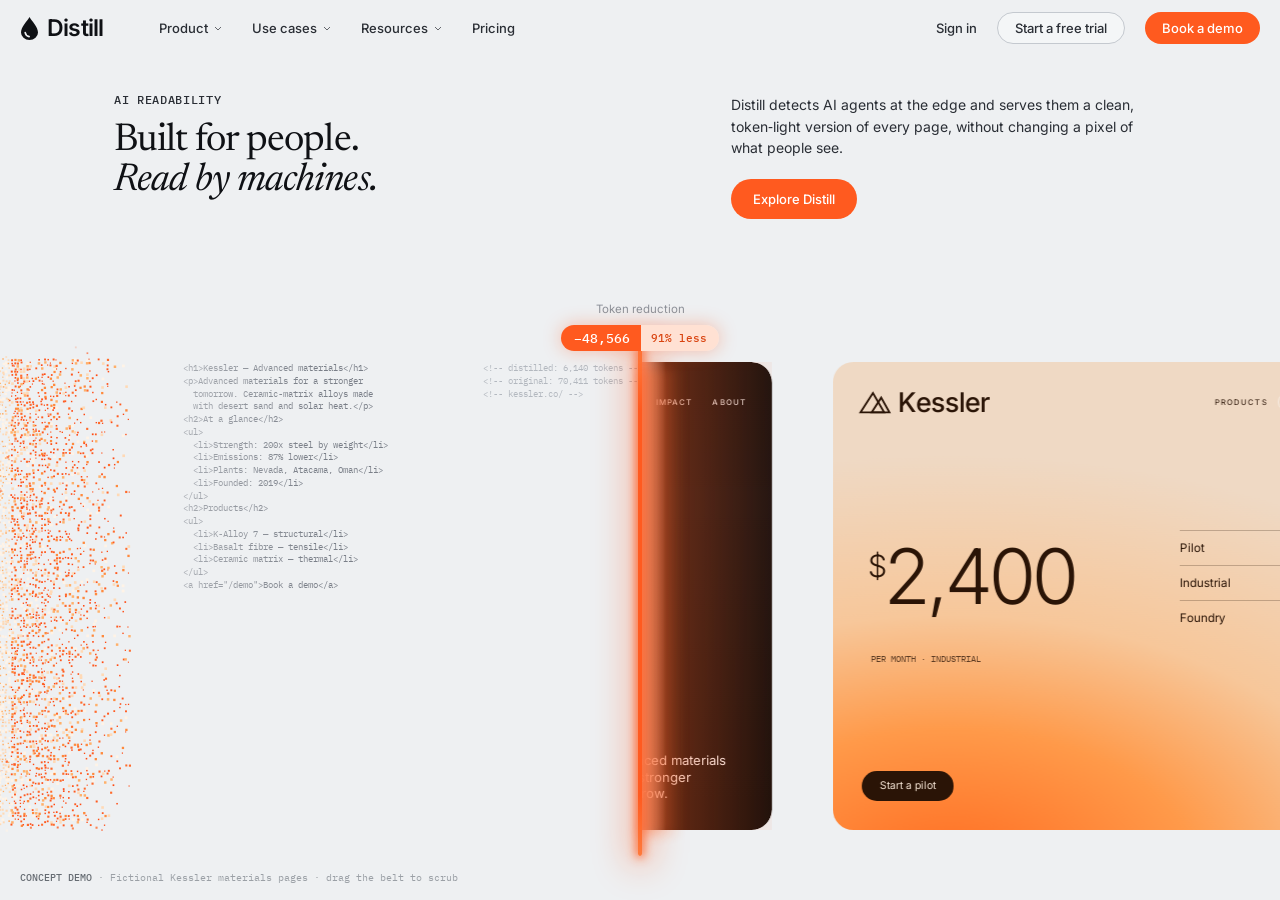
==== distill-demo.html @ deae104d "Refresh portfolio with project showcases and code reveals" ====
<!doctype html>
<html lang="en">
<head>
  <meta charset="utf-8">
  <meta name="viewport" content="width=device-width, initial-scale=1, viewport-fit=cover">
  <meta name="theme-color" content="#eef0f2">
  <title>Distill — Built for people. Read by machines.</title>
  <meta name="description" content="An interactive concept demo showing how Distill turns rich web pages into token-light HTML for AI agents.">
  <style>
    @font-face{font-family:Inter;src:url("assets/fonts/inter-latin.woff2") format("woff2");font-style:normal;font-weight:300 600;font-display:swap}
    @font-face{font-family:Newsreader;src:url("assets/fonts/newsreader-latin.woff2") format("woff2");font-style:normal;font-weight:400;font-display:swap}
    @font-face{font-family:Newsreader;src:url("assets/fonts/newsreader-italic-latin.woff2") format("woff2");font-style:italic;font-weight:400;font-display:swap}
    @font-face{font-family:"IBM Plex Mono";src:url("assets/fonts/ibm-plex-mono-400-latin.woff2") format("woff2");font-style:normal;font-weight:400;font-display:swap}
    @font-face{font-family:"IBM Plex Mono";src:url("assets/fonts/ibm-plex-mono-500-latin.woff2") format("woff2");font-style:normal;font-weight:500;font-display:swap}
    :root{--bg:#eef0f2;--ink:#0f1115;--body:#2a2e35;--muted:#8b9098;--code:#7a7f88;--comment:#b3b8bf;--hot:#ff5a1f;--hot-soft:#ffe1d3;--sans:Inter,system-ui,sans-serif;--serif:Newsreader,Georgia,serif;--mono:"IBM Plex Mono",ui-monospace,monospace;--cw:46vw;--ch:52vh;--gap:4.75vw;--top:40.2vh;color-scheme:light}
    *{box-sizing:border-box}html,body{width:100%;height:100%;margin:0}body{overflow:hidden;background:var(--bg);color:var(--ink);font-family:var(--sans);-webkit-font-smoothing:antialiased}button,a{-webkit-tap-highlight-color:transparent}.stage{position:absolute;inset:0;height:100svh;overflow:hidden;background:var(--bg)}
    .topbar{height:56px;padding:0 20px;display:flex;align-items:center;gap:56px;position:relative;z-index:5;color:var(--body)}.brand{display:flex;align-items:center;gap:8px;color:var(--ink);font-weight:600;font-size:23px;letter-spacing:-.035em;text-decoration:none}.brand svg{width:19px;height:23px}.links,.actions{display:flex;align-items:center}.links{gap:30px}.links a,.actions a{font-size:13px;font-weight:500;color:inherit;text-decoration:none}.links a{display:flex;align-items:center;gap:6px}.chev{width:8px;height:5px;opacity:.7}.actions{margin-left:auto;gap:20px;font-size:12.5px}.actions .trial,.actions .demo{height:32px;padding:0 17px;display:inline-flex;align-items:center;border-radius:30px}.actions .trial{border:1px solid #c4c9cf;background:rgba(255,255,255,.35)}.actions .demo,.hero-button{background:var(--hot);color:white}
    .hero-copy{position:absolute;left:8.9vw;right:8.9vw;top:92px;display:grid;grid-template-columns:1fr 34vw;gap:4vw;z-index:2}.eyebrow{font:500 11.5px var(--mono);letter-spacing:.06em;color:var(--body)}h1{font:400 clamp(30px,3vw,58px)/1.05 var(--serif);letter-spacing:-.025em;margin:14px 0 0;max-width:13em}h1 em{font-style:italic}.hero-side p{font:400 clamp(14px,1.05vw,19px)/1.55 var(--sans);color:var(--body);max-width:34vw;margin:2px 0 20px}.hero-button{border:0;border-radius:30px;padding:0 22px;height:40px;font:500 13px var(--sans);text-decoration:none;display:inline-flex;align-items:center;transition:transform .35s cubic-bezier(.2,.8,.2,1)}.hero-button:hover{transform:translateY(-2px)}
    .belt{position:absolute;left:0;right:0;top:calc(var(--top) - 70px);height:calc(var(--ch) + 140px);cursor:grab;touch-action:pan-y;user-select:none}.belt.dragging{cursor:grabbing}.codes,.cards,.fx{position:absolute;inset:0}.codes{mask-image:linear-gradient(90deg,transparent 0,#000 24vw);-webkit-mask-image:linear-gradient(90deg,transparent 0,#000 24vw);z-index:1}.cards{z-index:2}.fx{z-index:3;pointer-events:none;width:100%;height:100%}.card,.code{position:absolute;left:0;top:70px;width:var(--cw);height:var(--ch);transform:translate3d(0,0,0)}.card{overflow:hidden;border-radius:1.6vw;color:white;background:#1b1311;container-type:inline-size;will-change:transform,clip-path;isolation:isolate}.code{overflow:hidden;white-space:pre;color:var(--code);container-type:inline-size;pointer-events:none}.code pre{position:absolute;inset:0 auto auto 0;margin:0;width:49%;font:400 1.56cqw/1.39 var(--mono);white-space:pre-wrap}.code .meta{left:51%;width:49%;color:var(--comment)}
    .k-nav{position:absolute;top:4cqw;left:4.4cqw;right:4.4cqw;display:flex;justify-content:space-between;align-items:center;z-index:2}.k-logo{display:flex;align-items:center;gap:1.3cqw;font:500 4.6cqw var(--sans);letter-spacing:-.03em}.mountain{width:5.4cqw;height:4.2cqw;overflow:visible}.k-menu{display:flex;align-items:center;gap:3.4cqw;font:500 1.32cqw var(--sans);letter-spacing:.14em;opacity:.86}.k-menu span{white-space:nowrap}.k-menu .active{border:1px solid rgba(255,255,255,.6);border-radius:4cqw;padding:.7cqw 1.6cqw;margin:-.7cqw -1.6cqw}.card-home{background-size:cover;background-position:center}.card-home:before,.card-case:before,.card-alloy:before{content:"";position:absolute;inset:0;background:linear-gradient(180deg,rgba(20,10,4,.25),transparent 30%,rgba(20,10,4,.55));z-index:0}.home-bottom{position:absolute;left:4.4cqw;right:4.4cqw;bottom:4.8cqw;display:flex;align-items:flex-end;justify-content:space-between}.stats{display:flex;gap:4cqw}.stat{display:flex;flex-direction:column}.stat+.stat{border-left:1px solid rgba(255,255,255,.35);padding-left:4cqw}.stat strong{font:300 9cqw/.9 var(--sans);letter-spacing:-.04em}.stat small{font:400 1.9cqw var(--sans)}.home-blurb{width:24cqw;font-size:2.2cqw;line-height:1.28}
    .card-price{color:#2a1406;background:radial-gradient(120% 90% at 20% 110%,#ff6a1f 0,#ff9a4a 35%,#f7c79a 62%,#efd9c4 100%)}.price-main{position:absolute;left:6cqw;top:38%;font:300 13cqw/.95 var(--sans);letter-spacing:-.05em}.price-main sup{font-size:.4em;vertical-align:top;line-height:1.7}.price-sub{position:absolute;left:6.5cqw;top:62%;font:400 1.6cqw var(--mono);opacity:.75}.plans{position:absolute;right:5cqw;top:36%;width:36cqw;font-size:2cqw}.plans div{padding:1.7cqw 0;border-top:1px solid rgba(42,20,6,.25);display:flex;justify-content:space-between}.pilot{position:absolute;left:5cqw;bottom:5cqw;border-radius:5cqw;background:#2a1406;color:#f7e6d6;padding:1.4cqw 3cqw;font-size:1.8cqw}
    .card-case{background-size:cover;background-position:center}.card-case:before{background:rgba(25,14,8,.45);backdrop-filter:blur(1.4cqw)}.case-copy{position:absolute;left:7cqw;right:7cqw;top:17%}.case-kicker{font:400 1.4cqw var(--mono);letter-spacing:.1em}.case-title{font:400 4.6cqw/1.04 var(--serif);max-width:56cqw;margin:3cqw 0 0}.case-stats{display:grid;grid-template-columns:repeat(3,1fr);gap:3cqw;margin-top:7cqw}.case-stat{border-top:1px solid rgba(255,255,255,.45);padding-top:1.5cqw;font-size:1.7cqw}.case-stat b{display:block;font:300 6cqw/.95 var(--sans);margin-bottom:1cqw}
    .card-vision{background:#1b1311}.vision-tiles{position:absolute;top:21%;left:5cqw;right:5cqw;height:46%;display:grid;grid-template-columns:1fr 1fr 1.2fr;gap:2cqw}.vision-tiles img{width:100%;height:100%;object-fit:cover;border-radius:1.4cqw}.vision-quote{align-self:center;font:400 3.4cqw/1.08 var(--serif)}.vision-quote em{opacity:.75}.vision-footer{position:absolute;bottom:5cqw;left:5cqw;right:5cqw;display:flex;justify-content:space-between;font-size:1.6cqw;opacity:.7}
    .card-alloy{background-size:cover;background-position:center}.card-alloy:before{background:linear-gradient(90deg,rgba(20,12,8,.5),rgba(20,12,8,.12))}.alloy-title{position:absolute;left:6cqw;bottom:7cqw;font:400 7.4cqw/.98 var(--serif)}.alloy-title em{display:block}.specs{position:absolute;right:5cqw;bottom:8cqw;width:30cqw;font-size:1.8cqw}.specs div{display:flex;justify-content:space-between;border-top:1px solid rgba(255,255,255,.5);padding:1.5cqw 0}
    .card-journal{background:#e9ecf1;color:#121a2a}.card-journal .k-menu{color:#121a2a}.journal-title{position:absolute;top:23%;left:5cqw;font:400 5.6cqw/.98 var(--serif)}.journal-title em{display:block;color:#46618e}.posts{position:absolute;left:5cqw;right:5cqw;bottom:5cqw;display:grid;grid-template-columns:1.25fr 1fr 1fr;gap:2.5cqw}.post img{display:block;width:100%;aspect-ratio:4/3;object-fit:cover;border-radius:1.2cqw}.post small{display:block;margin-top:1.4cqw;font:400 1.25cqw var(--mono);color:#6a7891}.post p{margin:.6cqw 0 0;font-size:1.8cqw;line-height:1.15}.card-journal .active{border-color:rgba(18,26,42,.55)}
    .scan{position:absolute;left:50%;top:calc(var(--top) - 14px);height:calc(var(--ch) + 40px);width:0;z-index:4;pointer-events:none}.scan i{position:absolute;left:-2px;top:0;width:4px;height:100%;border-radius:4px;background:linear-gradient(180deg,#ff7a3c 0,#ff5a1f 12%,#ff5a1f 88%,#ff7a3c 100%);box-shadow:0 0 10px 2px rgba(255,90,31,.85),0 0 34px 10px rgba(255,90,31,.38)}.scan b{position:absolute;left:0;top:4%;width:42px;height:92%;background:linear-gradient(90deg,rgba(255,110,50,.55),transparent);filter:blur(6px)}.badge{position:absolute;left:50%;top:calc(var(--top) - 60px);transform:translateX(-50%);z-index:5;display:flex;align-items:center;flex-direction:column;gap:9px;pointer-events:none}.badge-label{font:400 11.5px var(--sans);color:var(--muted);white-space:nowrap}.pill{height:26px;display:flex;border-radius:30px;overflow:hidden;box-shadow:0 0 18px rgba(255,90,31,.35);font:500 12.5px var(--mono);font-variant-numeric:tabular-nums}.saved{background:var(--hot);color:#fff;min-width:8.2ch;text-align:right;padding:0 11px 0 13px;display:flex;align-items:center;justify-content:flex-end}.percent{background:var(--hot-soft);color:#d9430f;padding:0 12px 0 10px;display:flex;align-items:center;font:500 11px var(--mono)}
    .footnote{position:absolute;left:20px;bottom:16px;font:400 10px var(--mono);color:#9ba0a6;z-index:5}.footnote b{color:#666c73;font-weight:500}
    @media(max-width:767px){:root{--cw:84vw;--ch:54vw;--gap:7vw;--top:54svh}.topbar{padding:0 16px;height:54px}.links,.actions .signin,.actions .trial{display:none}.actions{gap:0}.actions .demo{height:30px;padding:0 13px;font-size:12px}.hero-copy{left:20px;right:20px;top:76px;grid-template-columns:1fr;gap:14px}.hero-copy h1{font-size:34px}.hero-side p{font-size:14px;max-width:none;margin:0 0 14px}.hero-button{height:38px}.codes{mask-image:linear-gradient(90deg,transparent 0,#000 30vw);-webkit-mask-image:linear-gradient(90deg,transparent 0,#000 30vw)}.k-menu{gap:2.2cqw;font-size:1.65cqw}.badge{top:calc(var(--top) - 52px);gap:6px}.badge-label{font-size:10px}.pill{height:23px;font-size:10.5px}.percent{font-size:9px}.footnote{font-size:8px;bottom:8px;left:10px}}
    @media(max-width:767px) and (max-height:700px){:root{--top:58svh}}
    @media(prefers-reduced-motion:reduce){*,*::before,*::after{scroll-behavior:auto!important}}
  </style>
</head>
<body>
  <main class="stage" aria-label="Distill AI readability comparison demo">
    <nav class="topbar" aria-label="Main navigation">
      <a class="brand" href="#" aria-label="Distill home"><svg viewBox="0 0 19 23" aria-hidden="true"><path fill="currentColor" d="M9.5 0C7.1 4.2 1 10.1 1 15.4a8.5 7.6 0 0 0 17 0C18 10.1 11.9 4.2 9.5 0Z"/><path d="M5.2 15.5c.3 2.2 1.8 3.6 3.9 4.1" fill="none" stroke="var(--bg)" stroke-width="1.7" stroke-linecap="round"/></svg>Distill</a>
      <div class="links"><a href="#product">Product <svg class="chev" viewBox="0 0 8 5"><path d="m1 1 3 3 3-3" fill="none" stroke="currentColor"/></svg></a><a href="#use-cases">Use cases <svg class="chev" viewBox="0 0 8 5"><path d="m1 1 3 3 3-3" fill="none" stroke="currentColor"/></svg></a><a href="#resources">Resources <svg class="chev" viewBox="0 0 8 5"><path d="m1 1 3 3 3-3" fill="none" stroke="currentColor"/></svg></a><a href="#pricing">Pricing</a></div>
      <div class="actions"><a class="signin" href="#signin">Sign in</a><a class="trial" href="#trial">Start a free trial</a><a class="demo" href="#demo">Book a demo</a></div>
    </nav>
    <section class="hero-copy" id="product"><div><div class="eyebrow">AI READABILITY</div><h1>Built for people.<br><em>Read by machines.</em></h1></div><div class="hero-side"><p>Distill detects AI agents at the edge and serves them a clean, token‑light version of every page, without changing a pixel of what people see.</p><a class="hero-button" href="#demo">Explore Distill</a></div></section>
    <div class="belt" aria-label="Drag to compare full web pages with their distilled HTML source">
      <div class="codes" id="codes"></div><div class="cards" id="cards"></div><canvas class="fx" aria-hidden="true"></canvas>
    </div>
    <div class="scan" aria-hidden="true"><b></b><i></i></div>
    <div class="badge" aria-live="polite"><div class="badge-label">Token reduction</div><div class="pill"><span class="saved">−48,193</span><span class="percent">91% less</span></div></div>
    <div class="footnote"><b>CONCEPT DEMO</b> · Fictional Kessler materials pages · drag the belt to scrub</div>
  </main>
  <script>
  (()=>{
    const images={dunes:'https://d2ol7oe51mr4n9.cloudfront.net/user_38xzZboKViGWJOttwIXH07lWA1P/0e201fcd-ffc0-46a0-bd06-faa07bf0e84b.webp',foundry:'https://d2ol7oe51mr4n9.cloudfront.net/user_38xzZboKViGWJOttwIXH07lWA1P/e80ba08d-d7b6-4b27-b0cd-8d0ad09c788c.webp',mineral:'https://d2ol7oe51mr4n9.cloudfront.net/user_38xzZboKViGWJOttwIXH07lWA1P/2bebad68-8177-446a-9550-d64074166364.webp',mesa:'https://d2ol7oe51mr4n9.cloudfront.net/user_38xzZboKViGWJOttwIXH07lWA1P/62b0d7c1-3eb7-44bd-9b19-57b975fb250f.webp',fire:'https://d2ol7oe51mr4n9.cloudfront.net/user_38xzZboKViGWJOttwIXH07lWA1P/156ff74d-ee37-4443-8f3a-11ae2095ed4c.webp',saltflat:'https://d2ol7oe51mr4n9.cloudfront.net/user_38xzZboKViGWJOttwIXH07lWA1P/7b6ad638-89ec-4dec-be74-d36fbff3ea53.webp'};
    const data=[
      {id:'home',title:'Kessler — Advanced materials',original:70411,distilled:6140,url:'kessler.co/',cls:'card-home',bg:images.dunes,menu:['PRODUCTS','IMPACT','ABOUT'],visual:`<div class="home-bottom"><div class="stats"><div class="stat"><strong>200x</strong><small>stronger</small></div><div class="stat"><strong>87%</strong><small>lower emissions</small></div></div><div class="home-blurb">Advanced materials for a stronger tomorrow.</div></div>`,html:`<h1>Kessler — Advanced materials</h1>\n<p>Advanced materials for a stronger\n  tomorrow. Ceramic-matrix alloys made\n  with desert sand and solar heat.</p>\n<h2>At a glance</h2>\n<ul>\n  <li>Strength: 200x steel by weight</li>\n  <li>Emissions: 87% lower</li>\n  <li>Plants: Nevada, Atacama, Oman</li>\n  <li>Founded: 2019</li>\n</ul>\n<h2>Products</h2>\n<ul>\n  <li>K-Alloy 7 — structural</li>\n  <li>Basalt fibre — tensile</li>\n  <li>Ceramic matrix — thermal</li>\n</ul>\n<a href="/demo">Book a demo</a>`},
      {id:'price',title:'Kessler — Pricing',original:41208,distilled:4960,url:'kessler.co/pricing',cls:'card-price',menu:['PRODUCTS','PRICING','CONTACT'],active:'PRICING',visual:`<div class="price-main"><sup>$</sup>2,400</div><div class="price-sub">PER MONTH · INDUSTRIAL</div><div class="plans"><div><span>Pilot</span><b>$299</b></div><div><span>Industrial</span><b>$2,400</b></div><div><span>Foundry</span><b>Custom</b></div></div><div class="pilot">Start a pilot</div>`,html:`<h1>Kessler — Pricing</h1>\n<p>Three plans for every scale of\n  production. Start small, scale to\n  full foundry output.</p>\n<h2>Pilot — $299 / mo</h2>\n<ul>\n  <li>Sample batches: 4 / mo</li>\n  <li>Alloy grades: 2</li>\n  <li>Support: email</li>\n</ul>\n<h2>Industrial — $2,400 / mo</h2>\n<ul>\n  <li>Tonnage: up to 40 t / mo</li>\n  <li>Alloy grades: all</li>\n  <li>Certification: ISO 9001</li>\n  <li>Support: dedicated engineer</li>\n</ul>`},
      {id:'case',title:'Atlas Rail case study',original:98432,distilled:6300,url:'kessler.co/cases/atlas-rail',cls:'card-case',bg:images.mineral,menu:['PRODUCTS','IMPACT','ABOUT'],visual:`<div class="case-copy"><div class="case-kicker">CASE STUDY · ATLAS RAIL</div><div class="case-title">How Atlas Rail cut track weight by a third in eighteen months</div><div class="case-stats"><div class="case-stat"><b>34%</b>lighter track</div><div class="case-stat"><b>3.4x</b>service life</div><div class="case-stat"><b>0</b>unplanned closures</div></div></div>`,html:`<h1>Case study: Atlas Rail</h1>\n<p>How Atlas Rail cut track weight by\n  a third in eighteen months.</p>\n<h2>The challenge</h2>\n<p>1,200 km of desert line, rails\n  warping above 50 °C every summer.</p>\n<h2>The result</h2>\n<ul>\n  <li>34% lighter track sections</li>\n  <li>3.4x longer service life</li>\n  <li>0 unplanned closures in 2025</li>\n</ul>\n<p>We stopped losing summers.\n  — Head of Infrastructure</p>`},
      {id:'vision',title:'The Kessler vision',original:55870,distilled:8215,url:'kessler.co/vision',cls:'card-vision',menu:['PRODUCTS','VISION','ABOUT'],active:'VISION',visual:`<div class="vision-tiles"><img src="${images.foundry}" alt="Molten metal in a foundry"><img src="${images.mesa}" alt="Desert mesa at blue hour"><div class="vision-quote">The Kessler vision: <em>materials that outlast the people who made them.</em></div></div><div class="vision-footer"><span>How Kessler pours alloy<br>at the edge of the desert</span><span>Manifesto · 6 min</span></div>`,html:`<article>\n  <h1>The Kessler vision</h1>\n  <p>Materials that outlast the people\n    who made them.</p>\n  <p>We build where the sun is\n    strongest and the sand is free:\n    three plants, one closed loop.</p>\n  <h2>Principles</h2>\n  <ol>\n    <li>Heat from the sun, not gas</li>\n    <li>Sand in, scrap back in</li>\n    <li>Publish every number</li>\n  </ol>\n</article>`},
      {id:'alloy',title:'K-Alloy 7',original:63904,distilled:5512,url:'kessler.co/products/k-alloy-7',cls:'card-alloy',bg:images.fire,menu:['PRODUCTS','IMPACT','ABOUT'],visual:`<div class="alloy-title">The carbon-negative<em>alloy.</em></div><div class="specs"><div><span>Product</span><b>K-Alloy 7</b></div><div><span>Tensile</span><b>1,940 MPa</b></div><div><span>Datasheet</span><b>PDF ↗</b></div></div>`,html:`<h1>K-Alloy 7</h1>\n<p>The carbon-negative alloy.</p>\n<h2>Specification</h2>\n<ul>\n  <li>Tensile strength: 1,940 MPa</li>\n  <li>Density: 2.9 g/cm³</li>\n  <li>Max service temp: 1,150 °C</li>\n  <li>CO₂: −0.4 kg per kg made</li>\n</ul>\n<h2>Uses</h2>\n<p>Rail, bridges, turbine housings</p>\n<a href="/k-alloy-7.pdf">Datasheet</a>`},
      {id:'journal',title:'Kessler Journal',original:47316,distilled:7602,url:'kessler.co/journal',cls:'card-journal',menu:['PRODUCTS','JOURNAL','ABOUT'],active:'JOURNAL',visual:`<div class="journal-title">Journal<em>field notes from the flats</em></div><div class="posts"><div class="post"><img src="${images.saltflat}" alt="Salt flats"><small>FIELD NOTES</small><p>Mining nothing but light on the salt flats</p></div><div class="post"><img src="${images.mesa}" alt="Atacama mesa"><small>PLANTS</small><p>Atacama, year one</p></div><div class="post"><img src="${images.dunes}" alt="Golden dunes"><small>PROCESS</small><p>Why we melt sand at noon</p></div></div>`,html:`<h1>Kessler Journal</h1>\n<p>Field notes from the flats.</p>\n<article>\n  <h2>Mining nothing but light</h2>\n  <time>2026-03-14</time>\n</article>\n<article>\n  <h2>Atacama, year one</h2>\n  <time>2026-02-02</time>\n</article>\n<article>\n  <h2>Why we melt sand at noon</h2>\n  <time>2026-01-09</time>\n</article>`}
    ];
    const cardsHost=document.querySelector('#cards'),codesHost=document.querySelector('#codes'),belt=document.querySelector('.belt'),canvas=document.querySelector('canvas'),ctx=canvas.getContext('2d'),savedEl=document.querySelector('.saved'),percentEl=document.querySelector('.percent');
    const logo=`<svg class="mountain" viewBox="0 0 54 42" fill="none" aria-hidden="true"><path d="M3 38 24 5l19 33H3Z" stroke="currentColor" stroke-width="3.2"/><path d="m22 38 16-25 14 25H22Z" stroke="currentColor" stroke-width="3.2"/></svg>`;
    const fmt=n=>new Intl.NumberFormat('en-US').format(n);
    data.forEach((d,i)=>{
      const card=document.createElement('article');card.className=`card ${d.cls}`;card.setAttribute('aria-label',`${d.title} website preview`);if(d.bg)card.style.backgroundImage=`url("${d.bg}")`;
      const menu=d.menu.map(item=>`<span class="${item===d.active?'active':''}">${item}</span>`).join('');
      card.innerHTML=`<div class="k-nav"><div class="k-logo">${logo}<span>Kessler</span></div><div class="k-menu">${menu}</div></div>${d.visual}`;cardsHost.append(card);
      const code=document.createElement('div');code.className='code';code.innerHTML=`<pre class="source"></pre><pre class="meta"></pre>`;code.querySelector('.source').textContent=d.html;code.querySelector('.meta').textContent=`<!-- distilled: ${fmt(d.distilled)} tokens -->\n<!-- original: ${fmt(d.original)} tokens -->\n<!-- ${d.url} -->`;codesHost.append(code);d.el=card;d.code=code;d.saved=d.original-d.distilled;d.percent=Math.round(d.saved/d.original*100);
    });
    const reduce=matchMedia('(prefers-reduced-motion: reduce)');let cw=0,ch=0,gap=0,span=0,period=0,off=0,vel=0,hover=0,last=0,drag=false,lastX=0,lastT=0,active=-1,shown=0,sparks=[];const palette=['#FF4A12','#FF5A1F','#FF6B2C','#FF8A3D','#FFB06A','#FFD9B5','#FFF3E6'];
    const clamp=(v,a,b)=>Math.max(a,Math.min(b,v)),mod=(n,m)=>((n%m)+m)%m;
    function measure(){const r=data[0].el.getBoundingClientRect(),root=getComputedStyle(document.documentElement);cw=r.width;ch=r.height;gap=parseFloat(root.getPropertyValue('--gap'))*innerWidth/100;span=cw+gap;period=span*data.length;const dpr=Math.min(devicePixelRatio||1,2),br=belt.getBoundingClientRect();canvas.width=Math.round(br.width*dpr);canvas.height=Math.round(br.height*dpr);canvas.style.width=br.width+'px';canvas.style.height=br.height+'px';ctx.setTransform(dpr,0,0,dpr,0,0);if(!last)off=innerWidth/2-.62*cw;}
    function hash(a,b,c){let h=(Math.imul(a,374761393)+Math.imul(b,668265263)+Math.imul(c,2147483647))|0;h=Math.imul(h^(h>>>13),1274126177)|0;return((h^(h>>>16))>>>0)/4294967296}
    function position(){const L=innerWidth/2;let current=-1,progress=0;data.forEach((d,i)=>{const x=mod(off+i*span+span,period)-span,cut=clamp(L-x,0,cw),cross=cut>0&&cut<cw;d.x=x;d.cut=cut;d.el.style.transform=`translate3d(${x}px,0,0)`;d.code.style.transform=`translate3d(${x}px,0,0)`;if(cut>0){d.el.style.clipPath=`inset(0 0 0 ${cut}px round 0 1.6vw 1.6vw 0)`;d.el.style.webkitMaskImage=`linear-gradient(90deg,transparent ${cut}px,#000 ${cut+26}px)`;d.code.style.clipPath=`inset(0 ${cw-cut}px 0 0)`;d.code.style.visibility='visible'}else{d.el.style.clipPath='';d.el.style.webkitMaskImage='';d.code.style.clipPath='';d.code.style.visibility='hidden'}if(cross&&current<0){current=i;progress=cut/cw}});if(current!==active){active=current;if(active>=0){percentEl.textContent=`${data[active].percent}% less`;shown=0}else shown=0}if(active>=0){const target=data[active].saved*progress;shown+=(target-shown)*.24;savedEl.textContent='−'+fmt(Math.round(shown))}}
    function draw(now,dt){const W=innerWidth,H=belt.clientHeight,L=W/2,y=70;ctx.clearRect(0,0,W,H);data.forEach((d,i)=>{if(d.cut<=0||d.x+cw<=L)return;const right=Math.min(150,d.x+cw-L);if(right>0){const g=ctx.createLinearGradient(L,0,L+150,0);g.addColorStop(0,'rgba(255,96,40,.42)');g.addColorStop(1,'rgba(255,96,40,0)');ctx.fillStyle=g;ctx.fillRect(L,y,right,ch)}const R=.3*cw,start=Math.max(0,d.cut-2),end=Math.min(cw,d.cut+R),cols=Math.ceil((end-start)/3),rows=Math.ceil(ch/3);for(let col=0;col<cols;col++){const gx=Math.floor(start/3)+col,sx=d.x+gx*3,dist=sx-L,p=Math.pow(clamp(1-dist/R,0,1),1.7);for(let row=-5;row<rows+5;row++){const gy=row,inside=row>=0&&row<rows,edge=inside?1:clamp(1-Math.abs(row-(row<0?0:rows-1))/5,0,1);if(hash(gx,gy,i)>=p*(inside?.92:.16)*edge)continue;const h2=hash(gy,gx,i+31);if(!reduce.matches&&hash(gx,gy,Math.floor(now/111)+97)<.22)continue;const ci=dist<10?4+Math.floor(h2*3):Math.floor(h2*h2*7);const jx=reduce.matches?0:(hash(gx,gy,i+61)-.5)*1.6,jy=reduce.matches?0:(hash(gy,gx,i+79)-.5)*1.6;ctx.globalAlpha=inside?1:edge;ctx.fillStyle=palette[Math.min(ci,6)];const size=1.1+h2*1.7;ctx.fillRect(sx-L+jx,y+gy*3-3+jy,size,size)}}});ctx.globalAlpha=1;
      if(!reduce.matches){for(let n=0;n<3;n++)if(Math.random()<.7){const d=data.find(x=>x.cut>0&&x.x+cw>L);if(!d)break;sparks.push({x:L+Math.random()*30,y:Math.random()*ch-10,vx:(Math.random()*70-30)+vel*.6,vy:(Math.random()*50-25),size:.8+Math.random()*1.8,life:.3+Math.random()*.8,max:0,color:palette[Math.floor(Math.random()*palette.length)]});sparks[sparks.length-1].max=sparks[sparks.length-1].life}for(const s of sparks){s.x+=s.vx*dt;s.y+=s.vy*dt;s.life-=dt;ctx.globalAlpha=Math.min(1,s.life*2.2);ctx.fillStyle=s.color;ctx.fillRect(s.x-L,y+s.y,s.size,s.size)}sparks=sparks.filter(s=>s.life>0)}ctx.globalAlpha=1;
    }
    function frame(t){const dt=Math.min((t-last)/1000||0,.05);last=t;const auto=reduce.matches?0:-.075*innerWidth;hover+=( (belt.matches(':hover')?1:0)-hover)*Math.min(1,4*dt);if(!drag){const target=auto*(1-.65*hover);vel+=(target-vel)*(1-Math.exp(-2.2*dt));off+=vel*dt}else off+=vel*dt;position();draw(t,dt);requestAnimationFrame(frame)}
    belt.addEventListener('pointerdown',e=>{drag=true;lastX=e.clientX;lastT=performance.now();vel=0;belt.classList.add('dragging');belt.setPointerCapture(e.pointerId)});belt.addEventListener('pointermove',e=>{if(!drag)return;const now=performance.now(),dx=e.clientX-lastX,ms=Math.max(8,now-lastT);off+=dx;vel=(dx/ms*1000)*.8+vel*.2;lastX=e.clientX;lastT=now});function release(){drag=false;belt.classList.remove('dragging')}belt.addEventListener('pointerup',release);belt.addEventListener('pointercancel',release);belt.addEventListener('wheel',e=>{if(Math.abs(e.deltaX)>Math.abs(e.deltaY)){vel-=e.deltaX*6;e.preventDefault()}},{passive:false});addEventListener('resize',measure);measure();requestAnimationFrame(frame);
  })();
  </script>
</body>
</html>
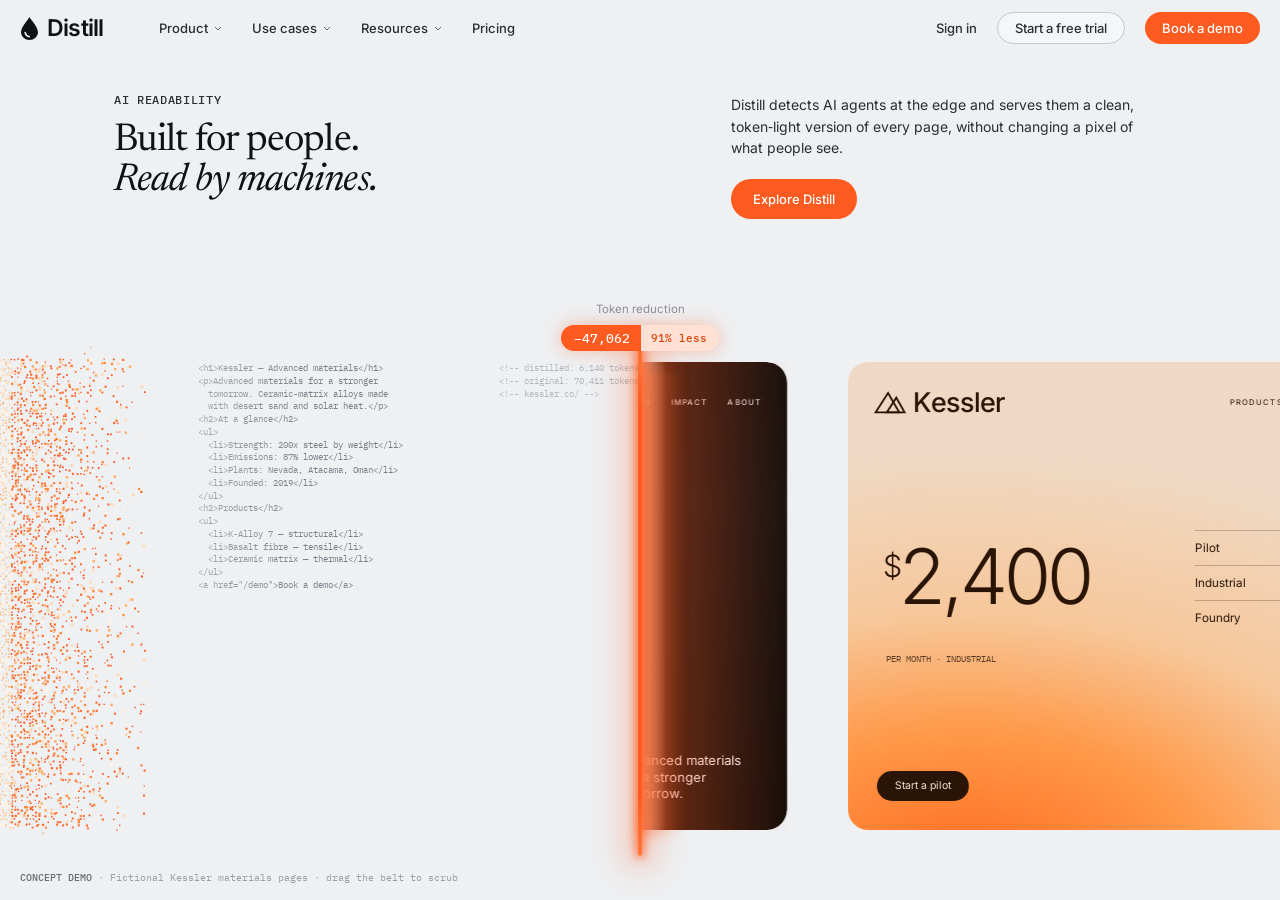
==== commit c7aa6ba0: "Improve source readability" ====
--- a/distill-demo.html
+++ b/distill-demo.html
@@ -1,81 +1,1345 @@
 <!doctype html>
 <html lang="en">
-<head>
-  <meta charset="utf-8">
-  <meta name="viewport" content="width=device-width, initial-scale=1, viewport-fit=cover">
-  <meta name="theme-color" content="#eef0f2">
-  <title>Distill — Built for people. Read by machines.</title>
-  <meta name="description" content="An interactive concept demo showing how Distill turns rich web pages into token-light HTML for AI agents.">
-  <style>
-    @font-face{font-family:Inter;src:url("assets/fonts/inter-latin.woff2") format("woff2");font-style:normal;font-weight:300 600;font-display:swap}
-    @font-face{font-family:Newsreader;src:url("assets/fonts/newsreader-latin.woff2") format("woff2");font-style:normal;font-weight:400;font-display:swap}
-    @font-face{font-family:Newsreader;src:url("assets/fonts/newsreader-italic-latin.woff2") format("woff2");font-style:italic;font-weight:400;font-display:swap}
-    @font-face{font-family:"IBM Plex Mono";src:url("assets/fonts/ibm-plex-mono-400-latin.woff2") format("woff2");font-style:normal;font-weight:400;font-display:swap}
-    @font-face{font-family:"IBM Plex Mono";src:url("assets/fonts/ibm-plex-mono-500-latin.woff2") format("woff2");font-style:normal;font-weight:500;font-display:swap}
-    :root{--bg:#eef0f2;--ink:#0f1115;--body:#2a2e35;--muted:#8b9098;--code:#7a7f88;--comment:#b3b8bf;--hot:#ff5a1f;--hot-soft:#ffe1d3;--sans:Inter,system-ui,sans-serif;--serif:Newsreader,Georgia,serif;--mono:"IBM Plex Mono",ui-monospace,monospace;--cw:46vw;--ch:52vh;--gap:4.75vw;--top:40.2vh;color-scheme:light}
-    *{box-sizing:border-box}html,body{width:100%;height:100%;margin:0}body{overflow:hidden;background:var(--bg);color:var(--ink);font-family:var(--sans);-webkit-font-smoothing:antialiased}button,a{-webkit-tap-highlight-color:transparent}.stage{position:absolute;inset:0;height:100svh;overflow:hidden;background:var(--bg)}
-    .topbar{height:56px;padding:0 20px;display:flex;align-items:center;gap:56px;position:relative;z-index:5;color:var(--body)}.brand{display:flex;align-items:center;gap:8px;color:var(--ink);font-weight:600;font-size:23px;letter-spacing:-.035em;text-decoration:none}.brand svg{width:19px;height:23px}.links,.actions{display:flex;align-items:center}.links{gap:30px}.links a,.actions a{font-size:13px;font-weight:500;color:inherit;text-decoration:none}.links a{display:flex;align-items:center;gap:6px}.chev{width:8px;height:5px;opacity:.7}.actions{margin-left:auto;gap:20px;font-size:12.5px}.actions .trial,.actions .demo{height:32px;padding:0 17px;display:inline-flex;align-items:center;border-radius:30px}.actions .trial{border:1px solid #c4c9cf;background:rgba(255,255,255,.35)}.actions .demo,.hero-button{background:var(--hot);color:white}
-    .hero-copy{position:absolute;left:8.9vw;right:8.9vw;top:92px;display:grid;grid-template-columns:1fr 34vw;gap:4vw;z-index:2}.eyebrow{font:500 11.5px var(--mono);letter-spacing:.06em;color:var(--body)}h1{font:400 clamp(30px,3vw,58px)/1.05 var(--serif);letter-spacing:-.025em;margin:14px 0 0;max-width:13em}h1 em{font-style:italic}.hero-side p{font:400 clamp(14px,1.05vw,19px)/1.55 var(--sans);color:var(--body);max-width:34vw;margin:2px 0 20px}.hero-button{border:0;border-radius:30px;padding:0 22px;height:40px;font:500 13px var(--sans);text-decoration:none;display:inline-flex;align-items:center;transition:transform .35s cubic-bezier(.2,.8,.2,1)}.hero-button:hover{transform:translateY(-2px)}
-    .belt{position:absolute;left:0;right:0;top:calc(var(--top) - 70px);height:calc(var(--ch) + 140px);cursor:grab;touch-action:pan-y;user-select:none}.belt.dragging{cursor:grabbing}.codes,.cards,.fx{position:absolute;inset:0}.codes{mask-image:linear-gradient(90deg,transparent 0,#000 24vw);-webkit-mask-image:linear-gradient(90deg,transparent 0,#000 24vw);z-index:1}.cards{z-index:2}.fx{z-index:3;pointer-events:none;width:100%;height:100%}.card,.code{position:absolute;left:0;top:70px;width:var(--cw);height:var(--ch);transform:translate3d(0,0,0)}.card{overflow:hidden;border-radius:1.6vw;color:white;background:#1b1311;container-type:inline-size;will-change:transform,clip-path;isolation:isolate}.code{overflow:hidden;white-space:pre;color:var(--code);container-type:inline-size;pointer-events:none}.code pre{position:absolute;inset:0 auto auto 0;margin:0;width:49%;font:400 1.56cqw/1.39 var(--mono);white-space:pre-wrap}.code .meta{left:51%;width:49%;color:var(--comment)}
-    .k-nav{position:absolute;top:4cqw;left:4.4cqw;right:4.4cqw;display:flex;justify-content:space-between;align-items:center;z-index:2}.k-logo{display:flex;align-items:center;gap:1.3cqw;font:500 4.6cqw var(--sans);letter-spacing:-.03em}.mountain{width:5.4cqw;height:4.2cqw;overflow:visible}.k-menu{display:flex;align-items:center;gap:3.4cqw;font:500 1.32cqw var(--sans);letter-spacing:.14em;opacity:.86}.k-menu span{white-space:nowrap}.k-menu .active{border:1px solid rgba(255,255,255,.6);border-radius:4cqw;padding:.7cqw 1.6cqw;margin:-.7cqw -1.6cqw}.card-home{background-size:cover;background-position:center}.card-home:before,.card-case:before,.card-alloy:before{content:"";position:absolute;inset:0;background:linear-gradient(180deg,rgba(20,10,4,.25),transparent 30%,rgba(20,10,4,.55));z-index:0}.home-bottom{position:absolute;left:4.4cqw;right:4.4cqw;bottom:4.8cqw;display:flex;align-items:flex-end;justify-content:space-between}.stats{display:flex;gap:4cqw}.stat{display:flex;flex-direction:column}.stat+.stat{border-left:1px solid rgba(255,255,255,.35);padding-left:4cqw}.stat strong{font:300 9cqw/.9 var(--sans);letter-spacing:-.04em}.stat small{font:400 1.9cqw var(--sans)}.home-blurb{width:24cqw;font-size:2.2cqw;line-height:1.28}
-    .card-price{color:#2a1406;background:radial-gradient(120% 90% at 20% 110%,#ff6a1f 0,#ff9a4a 35%,#f7c79a 62%,#efd9c4 100%)}.price-main{position:absolute;left:6cqw;top:38%;font:300 13cqw/.95 var(--sans);letter-spacing:-.05em}.price-main sup{font-size:.4em;vertical-align:top;line-height:1.7}.price-sub{position:absolute;left:6.5cqw;top:62%;font:400 1.6cqw var(--mono);opacity:.75}.plans{position:absolute;right:5cqw;top:36%;width:36cqw;font-size:2cqw}.plans div{padding:1.7cqw 0;border-top:1px solid rgba(42,20,6,.25);display:flex;justify-content:space-between}.pilot{position:absolute;left:5cqw;bottom:5cqw;border-radius:5cqw;background:#2a1406;color:#f7e6d6;padding:1.4cqw 3cqw;font-size:1.8cqw}
-    .card-case{background-size:cover;background-position:center}.card-case:before{background:rgba(25,14,8,.45);backdrop-filter:blur(1.4cqw)}.case-copy{position:absolute;left:7cqw;right:7cqw;top:17%}.case-kicker{font:400 1.4cqw var(--mono);letter-spacing:.1em}.case-title{font:400 4.6cqw/1.04 var(--serif);max-width:56cqw;margin:3cqw 0 0}.case-stats{display:grid;grid-template-columns:repeat(3,1fr);gap:3cqw;margin-top:7cqw}.case-stat{border-top:1px solid rgba(255,255,255,.45);padding-top:1.5cqw;font-size:1.7cqw}.case-stat b{display:block;font:300 6cqw/.95 var(--sans);margin-bottom:1cqw}
-    .card-vision{background:#1b1311}.vision-tiles{position:absolute;top:21%;left:5cqw;right:5cqw;height:46%;display:grid;grid-template-columns:1fr 1fr 1.2fr;gap:2cqw}.vision-tiles img{width:100%;height:100%;object-fit:cover;border-radius:1.4cqw}.vision-quote{align-self:center;font:400 3.4cqw/1.08 var(--serif)}.vision-quote em{opacity:.75}.vision-footer{position:absolute;bottom:5cqw;left:5cqw;right:5cqw;display:flex;justify-content:space-between;font-size:1.6cqw;opacity:.7}
-    .card-alloy{background-size:cover;background-position:center}.card-alloy:before{background:linear-gradient(90deg,rgba(20,12,8,.5),rgba(20,12,8,.12))}.alloy-title{position:absolute;left:6cqw;bottom:7cqw;font:400 7.4cqw/.98 var(--serif)}.alloy-title em{display:block}.specs{position:absolute;right:5cqw;bottom:8cqw;width:30cqw;font-size:1.8cqw}.specs div{display:flex;justify-content:space-between;border-top:1px solid rgba(255,255,255,.5);padding:1.5cqw 0}
-    .card-journal{background:#e9ecf1;color:#121a2a}.card-journal .k-menu{color:#121a2a}.journal-title{position:absolute;top:23%;left:5cqw;font:400 5.6cqw/.98 var(--serif)}.journal-title em{display:block;color:#46618e}.posts{position:absolute;left:5cqw;right:5cqw;bottom:5cqw;display:grid;grid-template-columns:1.25fr 1fr 1fr;gap:2.5cqw}.post img{display:block;width:100%;aspect-ratio:4/3;object-fit:cover;border-radius:1.2cqw}.post small{display:block;margin-top:1.4cqw;font:400 1.25cqw var(--mono);color:#6a7891}.post p{margin:.6cqw 0 0;font-size:1.8cqw;line-height:1.15}.card-journal .active{border-color:rgba(18,26,42,.55)}
-    .scan{position:absolute;left:50%;top:calc(var(--top) - 14px);height:calc(var(--ch) + 40px);width:0;z-index:4;pointer-events:none}.scan i{position:absolute;left:-2px;top:0;width:4px;height:100%;border-radius:4px;background:linear-gradient(180deg,#ff7a3c 0,#ff5a1f 12%,#ff5a1f 88%,#ff7a3c 100%);box-shadow:0 0 10px 2px rgba(255,90,31,.85),0 0 34px 10px rgba(255,90,31,.38)}.scan b{position:absolute;left:0;top:4%;width:42px;height:92%;background:linear-gradient(90deg,rgba(255,110,50,.55),transparent);filter:blur(6px)}.badge{position:absolute;left:50%;top:calc(var(--top) - 60px);transform:translateX(-50%);z-index:5;display:flex;align-items:center;flex-direction:column;gap:9px;pointer-events:none}.badge-label{font:400 11.5px var(--sans);color:var(--muted);white-space:nowrap}.pill{height:26px;display:flex;border-radius:30px;overflow:hidden;box-shadow:0 0 18px rgba(255,90,31,.35);font:500 12.5px var(--mono);font-variant-numeric:tabular-nums}.saved{background:var(--hot);color:#fff;min-width:8.2ch;text-align:right;padding:0 11px 0 13px;display:flex;align-items:center;justify-content:flex-end}.percent{background:var(--hot-soft);color:#d9430f;padding:0 12px 0 10px;display:flex;align-items:center;font:500 11px var(--mono)}
-    .footnote{position:absolute;left:20px;bottom:16px;font:400 10px var(--mono);color:#9ba0a6;z-index:5}.footnote b{color:#666c73;font-weight:500}
-    @media(max-width:767px){:root{--cw:84vw;--ch:54vw;--gap:7vw;--top:54svh}.topbar{padding:0 16px;height:54px}.links,.actions .signin,.actions .trial{display:none}.actions{gap:0}.actions .demo{height:30px;padding:0 13px;font-size:12px}.hero-copy{left:20px;right:20px;top:76px;grid-template-columns:1fr;gap:14px}.hero-copy h1{font-size:34px}.hero-side p{font-size:14px;max-width:none;margin:0 0 14px}.hero-button{height:38px}.codes{mask-image:linear-gradient(90deg,transparent 0,#000 30vw);-webkit-mask-image:linear-gradient(90deg,transparent 0,#000 30vw)}.k-menu{gap:2.2cqw;font-size:1.65cqw}.badge{top:calc(var(--top) - 52px);gap:6px}.badge-label{font-size:10px}.pill{height:23px;font-size:10.5px}.percent{font-size:9px}.footnote{font-size:8px;bottom:8px;left:10px}}
-    @media(max-width:767px) and (max-height:700px){:root{--top:58svh}}
-    @media(prefers-reduced-motion:reduce){*,*::before,*::after{scroll-behavior:auto!important}}
-  </style>
-</head>
-<body>
-  <main class="stage" aria-label="Distill AI readability comparison demo">
-    <nav class="topbar" aria-label="Main navigation">
-      <a class="brand" href="#" aria-label="Distill home"><svg viewBox="0 0 19 23" aria-hidden="true"><path fill="currentColor" d="M9.5 0C7.1 4.2 1 10.1 1 15.4a8.5 7.6 0 0 0 17 0C18 10.1 11.9 4.2 9.5 0Z"/><path d="M5.2 15.5c.3 2.2 1.8 3.6 3.9 4.1" fill="none" stroke="var(--bg)" stroke-width="1.7" stroke-linecap="round"/></svg>Distill</a>
-      <div class="links"><a href="#product">Product <svg class="chev" viewBox="0 0 8 5"><path d="m1 1 3 3 3-3" fill="none" stroke="currentColor"/></svg></a><a href="#use-cases">Use cases <svg class="chev" viewBox="0 0 8 5"><path d="m1 1 3 3 3-3" fill="none" stroke="currentColor"/></svg></a><a href="#resources">Resources <svg class="chev" viewBox="0 0 8 5"><path d="m1 1 3 3 3-3" fill="none" stroke="currentColor"/></svg></a><a href="#pricing">Pricing</a></div>
-      <div class="actions"><a class="signin" href="#signin">Sign in</a><a class="trial" href="#trial">Start a free trial</a><a class="demo" href="#demo">Book a demo</a></div>
-    </nav>
-    <section class="hero-copy" id="product"><div><div class="eyebrow">AI READABILITY</div><h1>Built for people.<br><em>Read by machines.</em></h1></div><div class="hero-side"><p>Distill detects AI agents at the edge and serves them a clean, token‑light version of every page, without changing a pixel of what people see.</p><a class="hero-button" href="#demo">Explore Distill</a></div></section>
-    <div class="belt" aria-label="Drag to compare full web pages with their distilled HTML source">
-      <div class="codes" id="codes"></div><div class="cards" id="cards"></div><canvas class="fx" aria-hidden="true"></canvas>
-    </div>
-    <div class="scan" aria-hidden="true"><b></b><i></i></div>
-    <div class="badge" aria-live="polite"><div class="badge-label">Token reduction</div><div class="pill"><span class="saved">−48,193</span><span class="percent">91% less</span></div></div>
-    <div class="footnote"><b>CONCEPT DEMO</b> · Fictional Kessler materials pages · drag the belt to scrub</div>
-  </main>
-  <script>
-  (()=>{
-    const images={dunes:'https://d2ol7oe51mr4n9.cloudfront.net/user_38xzZboKViGWJOttwIXH07lWA1P/0e201fcd-ffc0-46a0-bd06-faa07bf0e84b.webp',foundry:'https://d2ol7oe51mr4n9.cloudfront.net/user_38xzZboKViGWJOttwIXH07lWA1P/e80ba08d-d7b6-4b27-b0cd-8d0ad09c788c.webp',mineral:'https://d2ol7oe51mr4n9.cloudfront.net/user_38xzZboKViGWJOttwIXH07lWA1P/2bebad68-8177-446a-9550-d64074166364.webp',mesa:'https://d2ol7oe51mr4n9.cloudfront.net/user_38xzZboKViGWJOttwIXH07lWA1P/62b0d7c1-3eb7-44bd-9b19-57b975fb250f.webp',fire:'https://d2ol7oe51mr4n9.cloudfront.net/user_38xzZboKViGWJOttwIXH07lWA1P/156ff74d-ee37-4443-8f3a-11ae2095ed4c.webp',saltflat:'https://d2ol7oe51mr4n9.cloudfront.net/user_38xzZboKViGWJOttwIXH07lWA1P/7b6ad638-89ec-4dec-be74-d36fbff3ea53.webp'};
-    const data=[
-      {id:'home',title:'Kessler — Advanced materials',original:70411,distilled:6140,url:'kessler.co/',cls:'card-home',bg:images.dunes,menu:['PRODUCTS','IMPACT','ABOUT'],visual:`<div class="home-bottom"><div class="stats"><div class="stat"><strong>200x</strong><small>stronger</small></div><div class="stat"><strong>87%</strong><small>lower emissions</small></div></div><div class="home-blurb">Advanced materials for a stronger tomorrow.</div></div>`,html:`<h1>Kessler — Advanced materials</h1>\n<p>Advanced materials for a stronger\n  tomorrow. Ceramic-matrix alloys made\n  with desert sand and solar heat.</p>\n<h2>At a glance</h2>\n<ul>\n  <li>Strength: 200x steel by weight</li>\n  <li>Emissions: 87% lower</li>\n  <li>Plants: Nevada, Atacama, Oman</li>\n  <li>Founded: 2019</li>\n</ul>\n<h2>Products</h2>\n<ul>\n  <li>K-Alloy 7 — structural</li>\n  <li>Basalt fibre — tensile</li>\n  <li>Ceramic matrix — thermal</li>\n</ul>\n<a href="/demo">Book a demo</a>`},
-      {id:'price',title:'Kessler — Pricing',original:41208,distilled:4960,url:'kessler.co/pricing',cls:'card-price',menu:['PRODUCTS','PRICING','CONTACT'],active:'PRICING',visual:`<div class="price-main"><sup>$</sup>2,400</div><div class="price-sub">PER MONTH · INDUSTRIAL</div><div class="plans"><div><span>Pilot</span><b>$299</b></div><div><span>Industrial</span><b>$2,400</b></div><div><span>Foundry</span><b>Custom</b></div></div><div class="pilot">Start a pilot</div>`,html:`<h1>Kessler — Pricing</h1>\n<p>Three plans for every scale of\n  production. Start small, scale to\n  full foundry output.</p>\n<h2>Pilot — $299 / mo</h2>\n<ul>\n  <li>Sample batches: 4 / mo</li>\n  <li>Alloy grades: 2</li>\n  <li>Support: email</li>\n</ul>\n<h2>Industrial — $2,400 / mo</h2>\n<ul>\n  <li>Tonnage: up to 40 t / mo</li>\n  <li>Alloy grades: all</li>\n  <li>Certification: ISO 9001</li>\n  <li>Support: dedicated engineer</li>\n</ul>`},
-      {id:'case',title:'Atlas Rail case study',original:98432,distilled:6300,url:'kessler.co/cases/atlas-rail',cls:'card-case',bg:images.mineral,menu:['PRODUCTS','IMPACT','ABOUT'],visual:`<div class="case-copy"><div class="case-kicker">CASE STUDY · ATLAS RAIL</div><div class="case-title">How Atlas Rail cut track weight by a third in eighteen months</div><div class="case-stats"><div class="case-stat"><b>34%</b>lighter track</div><div class="case-stat"><b>3.4x</b>service life</div><div class="case-stat"><b>0</b>unplanned closures</div></div></div>`,html:`<h1>Case study: Atlas Rail</h1>\n<p>How Atlas Rail cut track weight by\n  a third in eighteen months.</p>\n<h2>The challenge</h2>\n<p>1,200 km of desert line, rails\n  warping above 50 °C every summer.</p>\n<h2>The result</h2>\n<ul>\n  <li>34% lighter track sections</li>\n  <li>3.4x longer service life</li>\n  <li>0 unplanned closures in 2025</li>\n</ul>\n<p>We stopped losing summers.\n  — Head of Infrastructure</p>`},
-      {id:'vision',title:'The Kessler vision',original:55870,distilled:8215,url:'kessler.co/vision',cls:'card-vision',menu:['PRODUCTS','VISION','ABOUT'],active:'VISION',visual:`<div class="vision-tiles"><img src="${images.foundry}" alt="Molten metal in a foundry"><img src="${images.mesa}" alt="Desert mesa at blue hour"><div class="vision-quote">The Kessler vision: <em>materials that outlast the people who made them.</em></div></div><div class="vision-footer"><span>How Kessler pours alloy<br>at the edge of the desert</span><span>Manifesto · 6 min</span></div>`,html:`<article>\n  <h1>The Kessler vision</h1>\n  <p>Materials that outlast the people\n    who made them.</p>\n  <p>We build where the sun is\n    strongest and the sand is free:\n    three plants, one closed loop.</p>\n  <h2>Principles</h2>\n  <ol>\n    <li>Heat from the sun, not gas</li>\n    <li>Sand in, scrap back in</li>\n    <li>Publish every number</li>\n  </ol>\n</article>`},
-      {id:'alloy',title:'K-Alloy 7',original:63904,distilled:5512,url:'kessler.co/products/k-alloy-7',cls:'card-alloy',bg:images.fire,menu:['PRODUCTS','IMPACT','ABOUT'],visual:`<div class="alloy-title">The carbon-negative<em>alloy.</em></div><div class="specs"><div><span>Product</span><b>K-Alloy 7</b></div><div><span>Tensile</span><b>1,940 MPa</b></div><div><span>Datasheet</span><b>PDF ↗</b></div></div>`,html:`<h1>K-Alloy 7</h1>\n<p>The carbon-negative alloy.</p>\n<h2>Specification</h2>\n<ul>\n  <li>Tensile strength: 1,940 MPa</li>\n  <li>Density: 2.9 g/cm³</li>\n  <li>Max service temp: 1,150 °C</li>\n  <li>CO₂: −0.4 kg per kg made</li>\n</ul>\n<h2>Uses</h2>\n<p>Rail, bridges, turbine housings</p>\n<a href="/k-alloy-7.pdf">Datasheet</a>`},
-      {id:'journal',title:'Kessler Journal',original:47316,distilled:7602,url:'kessler.co/journal',cls:'card-journal',menu:['PRODUCTS','JOURNAL','ABOUT'],active:'JOURNAL',visual:`<div class="journal-title">Journal<em>field notes from the flats</em></div><div class="posts"><div class="post"><img src="${images.saltflat}" alt="Salt flats"><small>FIELD NOTES</small><p>Mining nothing but light on the salt flats</p></div><div class="post"><img src="${images.mesa}" alt="Atacama mesa"><small>PLANTS</small><p>Atacama, year one</p></div><div class="post"><img src="${images.dunes}" alt="Golden dunes"><small>PROCESS</small><p>Why we melt sand at noon</p></div></div>`,html:`<h1>Kessler Journal</h1>\n<p>Field notes from the flats.</p>\n<article>\n  <h2>Mining nothing but light</h2>\n  <time>2026-03-14</time>\n</article>\n<article>\n  <h2>Atacama, year one</h2>\n  <time>2026-02-02</time>\n</article>\n<article>\n  <h2>Why we melt sand at noon</h2>\n  <time>2026-01-09</time>\n</article>`}
-    ];
-    const cardsHost=document.querySelector('#cards'),codesHost=document.querySelector('#codes'),belt=document.querySelector('.belt'),canvas=document.querySelector('canvas'),ctx=canvas.getContext('2d'),savedEl=document.querySelector('.saved'),percentEl=document.querySelector('.percent');
-    const logo=`<svg class="mountain" viewBox="0 0 54 42" fill="none" aria-hidden="true"><path d="M3 38 24 5l19 33H3Z" stroke="currentColor" stroke-width="3.2"/><path d="m22 38 16-25 14 25H22Z" stroke="currentColor" stroke-width="3.2"/></svg>`;
-    const fmt=n=>new Intl.NumberFormat('en-US').format(n);
-    data.forEach((d,i)=>{
-      const card=document.createElement('article');card.className=`card ${d.cls}`;card.setAttribute('aria-label',`${d.title} website preview`);if(d.bg)card.style.backgroundImage=`url("${d.bg}")`;
-      const menu=d.menu.map(item=>`<span class="${item===d.active?'active':''}">${item}</span>`).join('');
-      card.innerHTML=`<div class="k-nav"><div class="k-logo">${logo}<span>Kessler</span></div><div class="k-menu">${menu}</div></div>${d.visual}`;cardsHost.append(card);
-      const code=document.createElement('div');code.className='code';code.innerHTML=`<pre class="source"></pre><pre class="meta"></pre>`;code.querySelector('.source').textContent=d.html;code.querySelector('.meta').textContent=`<!-- distilled: ${fmt(d.distilled)} tokens -->\n<!-- original: ${fmt(d.original)} tokens -->\n<!-- ${d.url} -->`;codesHost.append(code);d.el=card;d.code=code;d.saved=d.original-d.distilled;d.percent=Math.round(d.saved/d.original*100);
-    });
-    const reduce=matchMedia('(prefers-reduced-motion: reduce)');let cw=0,ch=0,gap=0,span=0,period=0,off=0,vel=0,hover=0,last=0,drag=false,lastX=0,lastT=0,active=-1,shown=0,sparks=[];const palette=['#FF4A12','#FF5A1F','#FF6B2C','#FF8A3D','#FFB06A','#FFD9B5','#FFF3E6'];
-    const clamp=(v,a,b)=>Math.max(a,Math.min(b,v)),mod=(n,m)=>((n%m)+m)%m;
-    function measure(){const r=data[0].el.getBoundingClientRect(),root=getComputedStyle(document.documentElement);cw=r.width;ch=r.height;gap=parseFloat(root.getPropertyValue('--gap'))*innerWidth/100;span=cw+gap;period=span*data.length;const dpr=Math.min(devicePixelRatio||1,2),br=belt.getBoundingClientRect();canvas.width=Math.round(br.width*dpr);canvas.height=Math.round(br.height*dpr);canvas.style.width=br.width+'px';canvas.style.height=br.height+'px';ctx.setTransform(dpr,0,0,dpr,0,0);if(!last)off=innerWidth/2-.62*cw;}
-    function hash(a,b,c){let h=(Math.imul(a,374761393)+Math.imul(b,668265263)+Math.imul(c,2147483647))|0;h=Math.imul(h^(h>>>13),1274126177)|0;return((h^(h>>>16))>>>0)/4294967296}
-    function position(){const L=innerWidth/2;let current=-1,progress=0;data.forEach((d,i)=>{const x=mod(off+i*span+span,period)-span,cut=clamp(L-x,0,cw),cross=cut>0&&cut<cw;d.x=x;d.cut=cut;d.el.style.transform=`translate3d(${x}px,0,0)`;d.code.style.transform=`translate3d(${x}px,0,0)`;if(cut>0){d.el.style.clipPath=`inset(0 0 0 ${cut}px round 0 1.6vw 1.6vw 0)`;d.el.style.webkitMaskImage=`linear-gradient(90deg,transparent ${cut}px,#000 ${cut+26}px)`;d.code.style.clipPath=`inset(0 ${cw-cut}px 0 0)`;d.code.style.visibility='visible'}else{d.el.style.clipPath='';d.el.style.webkitMaskImage='';d.code.style.clipPath='';d.code.style.visibility='hidden'}if(cross&&current<0){current=i;progress=cut/cw}});if(current!==active){active=current;if(active>=0){percentEl.textContent=`${data[active].percent}% less`;shown=0}else shown=0}if(active>=0){const target=data[active].saved*progress;shown+=(target-shown)*.24;savedEl.textContent='−'+fmt(Math.round(shown))}}
-    function draw(now,dt){const W=innerWidth,H=belt.clientHeight,L=W/2,y=70;ctx.clearRect(0,0,W,H);data.forEach((d,i)=>{if(d.cut<=0||d.x+cw<=L)return;const right=Math.min(150,d.x+cw-L);if(right>0){const g=ctx.createLinearGradient(L,0,L+150,0);g.addColorStop(0,'rgba(255,96,40,.42)');g.addColorStop(1,'rgba(255,96,40,0)');ctx.fillStyle=g;ctx.fillRect(L,y,right,ch)}const R=.3*cw,start=Math.max(0,d.cut-2),end=Math.min(cw,d.cut+R),cols=Math.ceil((end-start)/3),rows=Math.ceil(ch/3);for(let col=0;col<cols;col++){const gx=Math.floor(start/3)+col,sx=d.x+gx*3,dist=sx-L,p=Math.pow(clamp(1-dist/R,0,1),1.7);for(let row=-5;row<rows+5;row++){const gy=row,inside=row>=0&&row<rows,edge=inside?1:clamp(1-Math.abs(row-(row<0?0:rows-1))/5,0,1);if(hash(gx,gy,i)>=p*(inside?.92:.16)*edge)continue;const h2=hash(gy,gx,i+31);if(!reduce.matches&&hash(gx,gy,Math.floor(now/111)+97)<.22)continue;const ci=dist<10?4+Math.floor(h2*3):Math.floor(h2*h2*7);const jx=reduce.matches?0:(hash(gx,gy,i+61)-.5)*1.6,jy=reduce.matches?0:(hash(gy,gx,i+79)-.5)*1.6;ctx.globalAlpha=inside?1:edge;ctx.fillStyle=palette[Math.min(ci,6)];const size=1.1+h2*1.7;ctx.fillRect(sx-L+jx,y+gy*3-3+jy,size,size)}}});ctx.globalAlpha=1;
-      if(!reduce.matches){for(let n=0;n<3;n++)if(Math.random()<.7){const d=data.find(x=>x.cut>0&&x.x+cw>L);if(!d)break;sparks.push({x:L+Math.random()*30,y:Math.random()*ch-10,vx:(Math.random()*70-30)+vel*.6,vy:(Math.random()*50-25),size:.8+Math.random()*1.8,life:.3+Math.random()*.8,max:0,color:palette[Math.floor(Math.random()*palette.length)]});sparks[sparks.length-1].max=sparks[sparks.length-1].life}for(const s of sparks){s.x+=s.vx*dt;s.y+=s.vy*dt;s.life-=dt;ctx.globalAlpha=Math.min(1,s.life*2.2);ctx.fillStyle=s.color;ctx.fillRect(s.x-L,y+s.y,s.size,s.size)}sparks=sparks.filter(s=>s.life>0)}ctx.globalAlpha=1;
-    }
-    function frame(t){const dt=Math.min((t-last)/1000||0,.05);last=t;const auto=reduce.matches?0:-.075*innerWidth;hover+=( (belt.matches(':hover')?1:0)-hover)*Math.min(1,4*dt);if(!drag){const target=auto*(1-.65*hover);vel+=(target-vel)*(1-Math.exp(-2.2*dt));off+=vel*dt}else off+=vel*dt;position();draw(t,dt);requestAnimationFrame(frame)}
-    belt.addEventListener('pointerdown',e=>{drag=true;lastX=e.clientX;lastT=performance.now();vel=0;belt.classList.add('dragging');belt.setPointerCapture(e.pointerId)});belt.addEventListener('pointermove',e=>{if(!drag)return;const now=performance.now(),dx=e.clientX-lastX,ms=Math.max(8,now-lastT);off+=dx;vel=(dx/ms*1000)*.8+vel*.2;lastX=e.clientX;lastT=now});function release(){drag=false;belt.classList.remove('dragging')}belt.addEventListener('pointerup',release);belt.addEventListener('pointercancel',release);belt.addEventListener('wheel',e=>{if(Math.abs(e.deltaX)>Math.abs(e.deltaY)){vel-=e.deltaX*6;e.preventDefault()}},{passive:false});addEventListener('resize',measure);measure();requestAnimationFrame(frame);
-  })();
-  </script>
-</body>
+  <head>
+    <meta charset="utf-8" />
+    <meta name="viewport" content="width=device-width, initial-scale=1, viewport-fit=cover" />
+    <meta name="theme-color" content="#eef0f2" />
+    <title>Distill — Built for people. Read by machines.</title>
+    <meta
+      name="description"
+      content="An interactive concept demo showing how Distill turns rich web pages into token-light HTML for AI agents."
+    />
+    <style>
+      @font-face {
+        font-family: Inter;
+        src: url('assets/fonts/inter-latin.woff2') format('woff2');
+        font-style: normal;
+        font-weight: 300 600;
+        font-display: swap;
+      }
+      @font-face {
+        font-family: Newsreader;
+        src: url('assets/fonts/newsreader-latin.woff2') format('woff2');
+        font-style: normal;
+        font-weight: 400;
+        font-display: swap;
+      }
+      @font-face {
+        font-family: Newsreader;
+        src: url('assets/fonts/newsreader-italic-latin.woff2') format('woff2');
+        font-style: italic;
+        font-weight: 400;
+        font-display: swap;
+      }
+      @font-face {
+        font-family: 'IBM Plex Mono';
+        src: url('assets/fonts/ibm-plex-mono-400-latin.woff2') format('woff2');
+        font-style: normal;
+        font-weight: 400;
+        font-display: swap;
+      }
+      @font-face {
+        font-family: 'IBM Plex Mono';
+        src: url('assets/fonts/ibm-plex-mono-500-latin.woff2') format('woff2');
+        font-style: normal;
+        font-weight: 500;
+        font-display: swap;
+      }
+      :root {
+        --bg: #eef0f2;
+        --ink: #0f1115;
+        --body: #2a2e35;
+        --muted: #8b9098;
+        --code: #7a7f88;
+        --comment: #b3b8bf;
+        --hot: #ff5a1f;
+        --hot-soft: #ffe1d3;
+        --sans: Inter, system-ui, sans-serif;
+        --serif: Newsreader, Georgia, serif;
+        --mono: 'IBM Plex Mono', ui-monospace, monospace;
+        --cw: 46vw;
+        --ch: 52vh;
+        --gap: 4.75vw;
+        --top: 40.2vh;
+        color-scheme: light;
+      }
+      * {
+        box-sizing: border-box;
+      }
+      html,
+      body {
+        width: 100%;
+        height: 100%;
+        margin: 0;
+      }
+      body {
+        overflow: hidden;
+        background: var(--bg);
+        color: var(--ink);
+        font-family: var(--sans);
+        -webkit-font-smoothing: antialiased;
+      }
+      button,
+      a {
+        -webkit-tap-highlight-color: transparent;
+      }
+      .stage {
+        position: absolute;
+        inset: 0;
+        height: 100svh;
+        overflow: hidden;
+        background: var(--bg);
+      }
+      .topbar {
+        height: 56px;
+        padding: 0 20px;
+        display: flex;
+        align-items: center;
+        gap: 56px;
+        position: relative;
+        z-index: 5;
+        color: var(--body);
+      }
+      .brand {
+        display: flex;
+        align-items: center;
+        gap: 8px;
+        color: var(--ink);
+        font-weight: 600;
+        font-size: 23px;
+        letter-spacing: -0.035em;
+        text-decoration: none;
+      }
+      .brand svg {
+        width: 19px;
+        height: 23px;
+      }
+      .links,
+      .actions {
+        display: flex;
+        align-items: center;
+      }
+      .links {
+        gap: 30px;
+      }
+      .links a,
+      .actions a {
+        font-size: 13px;
+        font-weight: 500;
+        color: inherit;
+        text-decoration: none;
+      }
+      .links a {
+        display: flex;
+        align-items: center;
+        gap: 6px;
+      }
+      .chev {
+        width: 8px;
+        height: 5px;
+        opacity: 0.7;
+      }
+      .actions {
+        margin-left: auto;
+        gap: 20px;
+        font-size: 12.5px;
+      }
+      .actions .trial,
+      .actions .demo {
+        height: 32px;
+        padding: 0 17px;
+        display: inline-flex;
+        align-items: center;
+        border-radius: 30px;
+      }
+      .actions .trial {
+        border: 1px solid #c4c9cf;
+        background: rgba(255, 255, 255, 0.35);
+      }
+      .actions .demo,
+      .hero-button {
+        background: var(--hot);
+        color: white;
+      }
+      .hero-copy {
+        position: absolute;
+        left: 8.9vw;
+        right: 8.9vw;
+        top: 92px;
+        display: grid;
+        grid-template-columns: 1fr 34vw;
+        gap: 4vw;
+        z-index: 2;
+      }
+      .eyebrow {
+        font: 500 11.5px var(--mono);
+        letter-spacing: 0.06em;
+        color: var(--body);
+      }
+      h1 {
+        font: 400 clamp(30px, 3vw, 58px) / 1.05 var(--serif);
+        letter-spacing: -0.025em;
+        margin: 14px 0 0;
+        max-width: 13em;
+      }
+      h1 em {
+        font-style: italic;
+      }
+      .hero-side p {
+        font: 400 clamp(14px, 1.05vw, 19px) / 1.55 var(--sans);
+        color: var(--body);
+        max-width: 34vw;
+        margin: 2px 0 20px;
+      }
+      .hero-button {
+        border: 0;
+        border-radius: 30px;
+        padding: 0 22px;
+        height: 40px;
+        font: 500 13px var(--sans);
+        text-decoration: none;
+        display: inline-flex;
+        align-items: center;
+        transition: transform 0.35s cubic-bezier(0.2, 0.8, 0.2, 1);
+      }
+      .hero-button:hover {
+        transform: translateY(-2px);
+      }
+      .belt {
+        position: absolute;
+        left: 0;
+        right: 0;
+        top: calc(var(--top) - 70px);
+        height: calc(var(--ch) + 140px);
+        cursor: grab;
+        touch-action: pan-y;
+        user-select: none;
+      }
+      .belt.dragging {
+        cursor: grabbing;
+      }
+      .codes,
+      .cards,
+      .fx {
+        position: absolute;
+        inset: 0;
+      }
+      .codes {
+        mask-image: linear-gradient(90deg, transparent 0, #000 24vw);
+        -webkit-mask-image: linear-gradient(90deg, transparent 0, #000 24vw);
+        z-index: 1;
+      }
+      .cards {
+        z-index: 2;
+      }
+      .fx {
+        z-index: 3;
+        pointer-events: none;
+        width: 100%;
+        height: 100%;
+      }
+      .card,
+      .code {
+        position: absolute;
+        left: 0;
+        top: 70px;
+        width: var(--cw);
+        height: var(--ch);
+        transform: translate3d(0, 0, 0);
+      }
+      .card {
+        overflow: hidden;
+        border-radius: 1.6vw;
+        color: white;
+        background: #1b1311;
+        container-type: inline-size;
+        will-change: transform, clip-path;
+        isolation: isolate;
+      }
+      .code {
+        overflow: hidden;
+        white-space: pre;
+        color: var(--code);
+        container-type: inline-size;
+        pointer-events: none;
+      }
+      .code pre {
+        position: absolute;
+        inset: 0 auto auto 0;
+        margin: 0;
+        width: 49%;
+        font: 400 1.56cqw/1.39 var(--mono);
+        white-space: pre-wrap;
+      }
+      .code .meta {
+        left: 51%;
+        width: 49%;
+        color: var(--comment);
+      }
+      .k-nav {
+        position: absolute;
+        top: 4cqw;
+        left: 4.4cqw;
+        right: 4.4cqw;
+        display: flex;
+        justify-content: space-between;
+        align-items: center;
+        z-index: 2;
+      }
+      .k-logo {
+        display: flex;
+        align-items: center;
+        gap: 1.3cqw;
+        font: 500 4.6cqw var(--sans);
+        letter-spacing: -0.03em;
+      }
+      .mountain {
+        width: 5.4cqw;
+        height: 4.2cqw;
+        overflow: visible;
+      }
+      .k-menu {
+        display: flex;
+        align-items: center;
+        gap: 3.4cqw;
+        font: 500 1.32cqw var(--sans);
+        letter-spacing: 0.14em;
+        opacity: 0.86;
+      }
+      .k-menu span {
+        white-space: nowrap;
+      }
+      .k-menu .active {
+        border: 1px solid rgba(255, 255, 255, 0.6);
+        border-radius: 4cqw;
+        padding: 0.7cqw 1.6cqw;
+        margin: -0.7cqw -1.6cqw;
+      }
+      .card-home {
+        background-size: cover;
+        background-position: center;
+      }
+      .card-home:before,
+      .card-case:before,
+      .card-alloy:before {
+        content: '';
+        position: absolute;
+        inset: 0;
+        background: linear-gradient(
+          180deg,
+          rgba(20, 10, 4, 0.25),
+          transparent 30%,
+          rgba(20, 10, 4, 0.55)
+        );
+        z-index: 0;
+      }
+      .home-bottom {
+        position: absolute;
+        left: 4.4cqw;
+        right: 4.4cqw;
+        bottom: 4.8cqw;
+        display: flex;
+        align-items: flex-end;
+        justify-content: space-between;
+      }
+      .stats {
+        display: flex;
+        gap: 4cqw;
+      }
+      .stat {
+        display: flex;
+        flex-direction: column;
+      }
+      .stat + .stat {
+        border-left: 1px solid rgba(255, 255, 255, 0.35);
+        padding-left: 4cqw;
+      }
+      .stat strong {
+        font: 300 9cqw/0.9 var(--sans);
+        letter-spacing: -0.04em;
+      }
+      .stat small {
+        font: 400 1.9cqw var(--sans);
+      }
+      .home-blurb {
+        width: 24cqw;
+        font-size: 2.2cqw;
+        line-height: 1.28;
+      }
+      .card-price {
+        color: #2a1406;
+        background: radial-gradient(
+          120% 90% at 20% 110%,
+          #ff6a1f 0,
+          #ff9a4a 35%,
+          #f7c79a 62%,
+          #efd9c4 100%
+        );
+      }
+      .price-main {
+        position: absolute;
+        left: 6cqw;
+        top: 38%;
+        font: 300 13cqw/0.95 var(--sans);
+        letter-spacing: -0.05em;
+      }
+      .price-main sup {
+        font-size: 0.4em;
+        vertical-align: top;
+        line-height: 1.7;
+      }
+      .price-sub {
+        position: absolute;
+        left: 6.5cqw;
+        top: 62%;
+        font: 400 1.6cqw var(--mono);
+        opacity: 0.75;
+      }
+      .plans {
+        position: absolute;
+        right: 5cqw;
+        top: 36%;
+        width: 36cqw;
+        font-size: 2cqw;
+      }
+      .plans div {
+        padding: 1.7cqw 0;
+        border-top: 1px solid rgba(42, 20, 6, 0.25);
+        display: flex;
+        justify-content: space-between;
+      }
+      .pilot {
+        position: absolute;
+        left: 5cqw;
+        bottom: 5cqw;
+        border-radius: 5cqw;
+        background: #2a1406;
+        color: #f7e6d6;
+        padding: 1.4cqw 3cqw;
+        font-size: 1.8cqw;
+      }
+      .card-case {
+        background-size: cover;
+        background-position: center;
+      }
+      .card-case:before {
+        background: rgba(25, 14, 8, 0.45);
+        backdrop-filter: blur(1.4cqw);
+      }
+      .case-copy {
+        position: absolute;
+        left: 7cqw;
+        right: 7cqw;
+        top: 17%;
+      }
+      .case-kicker {
+        font: 400 1.4cqw var(--mono);
+        letter-spacing: 0.1em;
+      }
+      .case-title {
+        font: 400 4.6cqw/1.04 var(--serif);
+        max-width: 56cqw;
+        margin: 3cqw 0 0;
+      }
+      .case-stats {
+        display: grid;
+        grid-template-columns: repeat(3, 1fr);
+        gap: 3cqw;
+        margin-top: 7cqw;
+      }
+      .case-stat {
+        border-top: 1px solid rgba(255, 255, 255, 0.45);
+        padding-top: 1.5cqw;
+        font-size: 1.7cqw;
+      }
+      .case-stat b {
+        display: block;
+        font: 300 6cqw/0.95 var(--sans);
+        margin-bottom: 1cqw;
+      }
+      .card-vision {
+        background: #1b1311;
+      }
+      .vision-tiles {
+        position: absolute;
+        top: 21%;
+        left: 5cqw;
+        right: 5cqw;
+        height: 46%;
+        display: grid;
+        grid-template-columns: 1fr 1fr 1.2fr;
+        gap: 2cqw;
+      }
+      .vision-tiles img {
+        width: 100%;
+        height: 100%;
+        object-fit: cover;
+        border-radius: 1.4cqw;
+      }
+      .vision-quote {
+        align-self: center;
+        font: 400 3.4cqw/1.08 var(--serif);
+      }
+      .vision-quote em {
+        opacity: 0.75;
+      }
+      .vision-footer {
+        position: absolute;
+        bottom: 5cqw;
+        left: 5cqw;
+        right: 5cqw;
+        display: flex;
+        justify-content: space-between;
+        font-size: 1.6cqw;
+        opacity: 0.7;
+      }
+      .card-alloy {
+        background-size: cover;
+        background-position: center;
+      }
+      .card-alloy:before {
+        background: linear-gradient(90deg, rgba(20, 12, 8, 0.5), rgba(20, 12, 8, 0.12));
+      }
+      .alloy-title {
+        position: absolute;
+        left: 6cqw;
+        bottom: 7cqw;
+        font: 400 7.4cqw/0.98 var(--serif);
+      }
+      .alloy-title em {
+        display: block;
+      }
+      .specs {
+        position: absolute;
+        right: 5cqw;
+        bottom: 8cqw;
+        width: 30cqw;
+        font-size: 1.8cqw;
+      }
+      .specs div {
+        display: flex;
+        justify-content: space-between;
+        border-top: 1px solid rgba(255, 255, 255, 0.5);
+        padding: 1.5cqw 0;
+      }
+      .card-journal {
+        background: #e9ecf1;
+        color: #121a2a;
+      }
+      .card-journal .k-menu {
+        color: #121a2a;
+      }
+      .journal-title {
+        position: absolute;
+        top: 23%;
+        left: 5cqw;
+        font: 400 5.6cqw/0.98 var(--serif);
+      }
+      .journal-title em {
+        display: block;
+        color: #46618e;
+      }
+      .posts {
+        position: absolute;
+        left: 5cqw;
+        right: 5cqw;
+        bottom: 5cqw;
+        display: grid;
+        grid-template-columns: 1.25fr 1fr 1fr;
+        gap: 2.5cqw;
+      }
+      .post img {
+        display: block;
+        width: 100%;
+        aspect-ratio: 4/3;
+        object-fit: cover;
+        border-radius: 1.2cqw;
+      }
+      .post small {
+        display: block;
+        margin-top: 1.4cqw;
+        font: 400 1.25cqw var(--mono);
+        color: #6a7891;
+      }
+      .post p {
+        margin: 0.6cqw 0 0;
+        font-size: 1.8cqw;
+        line-height: 1.15;
+      }
+      .card-journal .active {
+        border-color: rgba(18, 26, 42, 0.55);
+      }
+      .scan {
+        position: absolute;
+        left: 50%;
+        top: calc(var(--top) - 14px);
+        height: calc(var(--ch) + 40px);
+        width: 0;
+        z-index: 4;
+        pointer-events: none;
+      }
+      .scan i {
+        position: absolute;
+        left: -2px;
+        top: 0;
+        width: 4px;
+        height: 100%;
+        border-radius: 4px;
+        background: linear-gradient(180deg, #ff7a3c 0, #ff5a1f 12%, #ff5a1f 88%, #ff7a3c 100%);
+        box-shadow:
+          0 0 10px 2px rgba(255, 90, 31, 0.85),
+          0 0 34px 10px rgba(255, 90, 31, 0.38);
+      }
+      .scan b {
+        position: absolute;
+        left: 0;
+        top: 4%;
+        width: 42px;
+        height: 92%;
+        background: linear-gradient(90deg, rgba(255, 110, 50, 0.55), transparent);
+        filter: blur(6px);
+      }
+      .badge {
+        position: absolute;
+        left: 50%;
+        top: calc(var(--top) - 60px);
+        transform: translateX(-50%);
+        z-index: 5;
+        display: flex;
+        align-items: center;
+        flex-direction: column;
+        gap: 9px;
+        pointer-events: none;
+      }
+      .badge-label {
+        font: 400 11.5px var(--sans);
+        color: var(--muted);
+        white-space: nowrap;
+      }
+      .pill {
+        height: 26px;
+        display: flex;
+        border-radius: 30px;
+        overflow: hidden;
+        box-shadow: 0 0 18px rgba(255, 90, 31, 0.35);
+        font: 500 12.5px var(--mono);
+        font-variant-numeric: tabular-nums;
+      }
+      .saved {
+        background: var(--hot);
+        color: #fff;
+        min-width: 8.2ch;
+        text-align: right;
+        padding: 0 11px 0 13px;
+        display: flex;
+        align-items: center;
+        justify-content: flex-end;
+      }
+      .percent {
+        background: var(--hot-soft);
+        color: #d9430f;
+        padding: 0 12px 0 10px;
+        display: flex;
+        align-items: center;
+        font: 500 11px var(--mono);
+      }
+      .footnote {
+        position: absolute;
+        left: 20px;
+        bottom: 16px;
+        font: 400 10px var(--mono);
+        color: #9ba0a6;
+        z-index: 5;
+      }
+      .footnote b {
+        color: #666c73;
+        font-weight: 500;
+      }
+      @media (max-width: 767px) {
+        :root {
+          --cw: 84vw;
+          --ch: 54vw;
+          --gap: 7vw;
+          --top: 54svh;
+        }
+        .topbar {
+          padding: 0 16px;
+          height: 54px;
+        }
+        .links,
+        .actions .signin,
+        .actions .trial {
+          display: none;
+        }
+        .actions {
+          gap: 0;
+        }
+        .actions .demo {
+          height: 30px;
+          padding: 0 13px;
+          font-size: 12px;
+        }
+        .hero-copy {
+          left: 20px;
+          right: 20px;
+          top: 76px;
+          grid-template-columns: 1fr;
+          gap: 14px;
+        }
+        .hero-copy h1 {
+          font-size: 34px;
+        }
+        .hero-side p {
+          font-size: 14px;
+          max-width: none;
+          margin: 0 0 14px;
+        }
+        .hero-button {
+          height: 38px;
+        }
+        .codes {
+          mask-image: linear-gradient(90deg, transparent 0, #000 30vw);
+          -webkit-mask-image: linear-gradient(90deg, transparent 0, #000 30vw);
+        }
+        .k-menu {
+          gap: 2.2cqw;
+          font-size: 1.65cqw;
+        }
+        .badge {
+          top: calc(var(--top) - 52px);
+          gap: 6px;
+        }
+        .badge-label {
+          font-size: 10px;
+        }
+        .pill {
+          height: 23px;
+          font-size: 10.5px;
+        }
+        .percent {
+          font-size: 9px;
+        }
+        .footnote {
+          font-size: 8px;
+          bottom: 8px;
+          left: 10px;
+        }
+      }
+      @media (max-width: 767px) and (max-height: 700px) {
+        :root {
+          --top: 58svh;
+        }
+      }
+      @media (prefers-reduced-motion: reduce) {
+        *,
+        *::before,
+        *::after {
+          scroll-behavior: auto !important;
+        }
+      }
+    </style>
+  </head>
+  <body>
+    <main class="stage" aria-label="Distill AI readability comparison demo">
+      <nav class="topbar" aria-label="Main navigation">
+        <a class="brand" href="#" aria-label="Distill home"
+          ><svg viewBox="0 0 19 23" aria-hidden="true">
+            <path
+              fill="currentColor"
+              d="M9.5 0C7.1 4.2 1 10.1 1 15.4a8.5 7.6 0 0 0 17 0C18 10.1 11.9 4.2 9.5 0Z"
+            />
+            <path
+              d="M5.2 15.5c.3 2.2 1.8 3.6 3.9 4.1"
+              fill="none"
+              stroke="var(--bg)"
+              stroke-width="1.7"
+              stroke-linecap="round"
+            /></svg
+          >Distill</a
+        >
+        <div class="links">
+          <a href="#product"
+            >Product
+            <svg class="chev" viewBox="0 0 8 5">
+              <path d="m1 1 3 3 3-3" fill="none" stroke="currentColor" /></svg></a
+          ><a href="#use-cases"
+            >Use cases
+            <svg class="chev" viewBox="0 0 8 5">
+              <path d="m1 1 3 3 3-3" fill="none" stroke="currentColor" /></svg></a
+          ><a href="#resources"
+            >Resources
+            <svg class="chev" viewBox="0 0 8 5">
+              <path d="m1 1 3 3 3-3" fill="none" stroke="currentColor" /></svg></a
+          ><a href="#pricing">Pricing</a>
+        </div>
+        <div class="actions">
+          <a class="signin" href="#signin">Sign in</a
+          ><a class="trial" href="#trial">Start a free trial</a
+          ><a class="demo" href="#demo">Book a demo</a>
+        </div>
+      </nav>
+      <section class="hero-copy" id="product">
+        <div>
+          <div class="eyebrow">AI READABILITY</div>
+          <h1>Built for people.<br /><em>Read by machines.</em></h1>
+        </div>
+        <div class="hero-side">
+          <p>
+            Distill detects AI agents at the edge and serves them a clean, token‑light version of
+            every page, without changing a pixel of what people see.
+          </p>
+          <a class="hero-button" href="#demo">Explore Distill</a>
+        </div>
+      </section>
+      <div
+        class="belt"
+        aria-label="Drag to compare full web pages with their distilled HTML source"
+      >
+        <div class="codes" id="codes"></div>
+        <div class="cards" id="cards"></div>
+        <canvas class="fx" aria-hidden="true"></canvas>
+      </div>
+      <div class="scan" aria-hidden="true"><b></b><i></i></div>
+      <div class="badge" aria-live="polite">
+        <div class="badge-label">Token reduction</div>
+        <div class="pill">
+          <span class="saved">−48,193</span><span class="percent">91% less</span>
+        </div>
+      </div>
+      <div class="footnote">
+        <b>CONCEPT DEMO</b> · Fictional Kessler materials pages · drag the belt to scrub
+      </div>
+    </main>
+    <script>
+      (() => {
+        const images = {
+          dunes:
+            'https://d2ol7oe51mr4n9.cloudfront.net/user_38xzZboKViGWJOttwIXH07lWA1P/0e201fcd-ffc0-46a0-bd06-faa07bf0e84b.webp',
+          foundry:
+            'https://d2ol7oe51mr4n9.cloudfront.net/user_38xzZboKViGWJOttwIXH07lWA1P/e80ba08d-d7b6-4b27-b0cd-8d0ad09c788c.webp',
+          mineral:
+            'https://d2ol7oe51mr4n9.cloudfront.net/user_38xzZboKViGWJOttwIXH07lWA1P/2bebad68-8177-446a-9550-d64074166364.webp',
+          mesa: 'https://d2ol7oe51mr4n9.cloudfront.net/user_38xzZboKViGWJOttwIXH07lWA1P/62b0d7c1-3eb7-44bd-9b19-57b975fb250f.webp',
+          fire: 'https://d2ol7oe51mr4n9.cloudfront.net/user_38xzZboKViGWJOttwIXH07lWA1P/156ff74d-ee37-4443-8f3a-11ae2095ed4c.webp',
+          saltflat:
+            'https://d2ol7oe51mr4n9.cloudfront.net/user_38xzZboKViGWJOttwIXH07lWA1P/7b6ad638-89ec-4dec-be74-d36fbff3ea53.webp',
+        };
+        const data = [
+          {
+            id: 'home',
+            title: 'Kessler — Advanced materials',
+            original: 70411,
+            distilled: 6140,
+            url: 'kessler.co/',
+            cls: 'card-home',
+            bg: images.dunes,
+            menu: ['PRODUCTS', 'IMPACT', 'ABOUT'],
+            visual: `
+              <div class="home-bottom">
+                <div class="stats">
+                  <div class="stat"><strong>200x</strong><small>stronger</small></div>
+                  <div class="stat"><strong>87%</strong><small>lower emissions</small></div>
+                </div>
+                <div class="home-blurb">Advanced materials for a stronger tomorrow.</div>
+              </div>
+            `.trim(),
+            html: [
+              '<h1>Kessler — Advanced materials</h1>',
+              '<p>Advanced materials for a stronger',
+              '  tomorrow. Ceramic-matrix alloys made',
+              '  with desert sand and solar heat.</p>',
+              '<h2>At a glance</h2>',
+              '<ul>',
+              '  <li>Strength: 200x steel by weight</li>',
+              '  <li>Emissions: 87% lower</li>',
+              '  <li>Plants: Nevada, Atacama, Oman</li>',
+              '  <li>Founded: 2019</li>',
+              '</ul>',
+              '<h2>Products</h2>',
+              '<ul>',
+              '  <li>K-Alloy 7 — structural</li>',
+              '  <li>Basalt fibre — tensile</li>',
+              '  <li>Ceramic matrix — thermal</li>',
+              '</ul>',
+              '<a href="/demo">Book a demo</a>',
+            ].join('\n'),
+          },
+          {
+            id: 'price',
+            title: 'Kessler — Pricing',
+            original: 41208,
+            distilled: 4960,
+            url: 'kessler.co/pricing',
+            cls: 'card-price',
+            menu: ['PRODUCTS', 'PRICING', 'CONTACT'],
+            active: 'PRICING',
+            visual: `
+              <div class="price-main"><sup>$</sup>2,400</div>
+              <div class="price-sub">PER MONTH · INDUSTRIAL</div>
+              <div class="plans">
+                <div><span>Pilot</span><b>$299</b></div>
+                <div><span>Industrial</span><b>$2,400</b></div>
+                <div><span>Foundry</span><b>Custom</b></div>
+              </div>
+              <div class="pilot">Start a pilot</div>
+            `.trim(),
+            html: [
+              '<h1>Kessler — Pricing</h1>',
+              '<p>Three plans for every scale of',
+              '  production. Start small, scale to',
+              '  full foundry output.</p>',
+              '<h2>Pilot — $299 / mo</h2>',
+              '<ul>',
+              '  <li>Sample batches: 4 / mo</li>',
+              '  <li>Alloy grades: 2</li>',
+              '  <li>Support: email</li>',
+              '</ul>',
+              '<h2>Industrial — $2,400 / mo</h2>',
+              '<ul>',
+              '  <li>Tonnage: up to 40 t / mo</li>',
+              '  <li>Alloy grades: all</li>',
+              '  <li>Certification: ISO 9001</li>',
+              '  <li>Support: dedicated engineer</li>',
+              '</ul>',
+            ].join('\n'),
+          },
+          {
+            id: 'case',
+            title: 'Atlas Rail case study',
+            original: 98432,
+            distilled: 6300,
+            url: 'kessler.co/cases/atlas-rail',
+            cls: 'card-case',
+            bg: images.mineral,
+            menu: ['PRODUCTS', 'IMPACT', 'ABOUT'],
+            visual: `
+              <div class="case-copy">
+                <div class="case-kicker">CASE STUDY · ATLAS RAIL</div>
+                <div class="case-title">
+                  How Atlas Rail cut track weight by a third in eighteen months
+                </div>
+                <div class="case-stats">
+                  <div class="case-stat"><b>34%</b>lighter track</div>
+                  <div class="case-stat"><b>3.4x</b>service life</div>
+                  <div class="case-stat"><b>0</b>unplanned closures</div>
+                </div>
+              </div>
+            `.trim(),
+            html: [
+              '<h1>Case study: Atlas Rail</h1>',
+              '<p>How Atlas Rail cut track weight by',
+              '  a third in eighteen months.</p>',
+              '<h2>The challenge</h2>',
+              '<p>1,200 km of desert line, rails',
+              '  warping above 50 °C every summer.</p>',
+              '<h2>The result</h2>',
+              '<ul>',
+              '  <li>34% lighter track sections</li>',
+              '  <li>3.4x longer service life</li>',
+              '  <li>0 unplanned closures in 2025</li>',
+              '</ul>',
+              '<p>We stopped losing summers.',
+              '  — Head of Infrastructure</p>',
+            ].join('\n'),
+          },
+          {
+            id: 'vision',
+            title: 'The Kessler vision',
+            original: 55870,
+            distilled: 8215,
+            url: 'kessler.co/vision',
+            cls: 'card-vision',
+            menu: ['PRODUCTS', 'VISION', 'ABOUT'],
+            active: 'VISION',
+            visual: `
+              <div class="vision-tiles">
+                <img src="${images.foundry}" alt="Molten metal in a foundry">
+                <img src="${images.mesa}" alt="Desert mesa at blue hour">
+                <div class="vision-quote">
+                  The Kessler vision:
+                  <em>materials that outlast the people who made them.</em>
+                </div>
+              </div>
+              <div class="vision-footer">
+                <span>How Kessler pours alloy<br>at the edge of the desert</span>
+                <span>Manifesto · 6 min</span>
+              </div>
+            `.trim(),
+            html: [
+              '<article>',
+              '  <h1>The Kessler vision</h1>',
+              '  <p>Materials that outlast the people',
+              '    who made them.</p>',
+              '  <p>We build where the sun is',
+              '    strongest and the sand is free:',
+              '    three plants, one closed loop.</p>',
+              '  <h2>Principles</h2>',
+              '  <ol>',
+              '    <li>Heat from the sun, not gas</li>',
+              '    <li>Sand in, scrap back in</li>',
+              '    <li>Publish every number</li>',
+              '  </ol>',
+              '</article>',
+            ].join('\n'),
+          },
+          {
+            id: 'alloy',
+            title: 'K-Alloy 7',
+            original: 63904,
+            distilled: 5512,
+            url: 'kessler.co/products/k-alloy-7',
+            cls: 'card-alloy',
+            bg: images.fire,
+            menu: ['PRODUCTS', 'IMPACT', 'ABOUT'],
+            visual: `
+              <div class="alloy-title">The carbon-negative<em>alloy.</em></div>
+              <div class="specs">
+                <div><span>Product</span><b>K-Alloy 7</b></div>
+                <div><span>Tensile</span><b>1,940 MPa</b></div>
+                <div><span>Datasheet</span><b>PDF ↗</b></div>
+              </div>
+            `.trim(),
+            html: [
+              '<h1>K-Alloy 7</h1>',
+              '<p>The carbon-negative alloy.</p>',
+              '<h2>Specification</h2>',
+              '<ul>',
+              '  <li>Tensile strength: 1,940 MPa</li>',
+              '  <li>Density: 2.9 g/cm³</li>',
+              '  <li>Max service temp: 1,150 °C</li>',
+              '  <li>CO₂: −0.4 kg per kg made</li>',
+              '</ul>',
+              '<h2>Uses</h2>',
+              '<p>Rail, bridges, turbine housings</p>',
+              '<a href="/k-alloy-7.pdf">Datasheet</a>',
+            ].join('\n'),
+          },
+          {
+            id: 'journal',
+            title: 'Kessler Journal',
+            original: 47316,
+            distilled: 7602,
+            url: 'kessler.co/journal',
+            cls: 'card-journal',
+            menu: ['PRODUCTS', 'JOURNAL', 'ABOUT'],
+            active: 'JOURNAL',
+            visual: `
+              <div class="journal-title">
+                Journal<em>field notes from the flats</em>
+              </div>
+              <div class="posts">
+                <div class="post">
+                  <img src="${images.saltflat}" alt="Salt flats">
+                  <small>FIELD NOTES</small>
+                  <p>Mining nothing but light on the salt flats</p>
+                </div>
+                <div class="post">
+                  <img src="${images.mesa}" alt="Atacama mesa">
+                  <small>PLANTS</small>
+                  <p>Atacama, year one</p>
+                </div>
+                <div class="post">
+                  <img src="${images.dunes}" alt="Golden dunes">
+                  <small>PROCESS</small>
+                  <p>Why we melt sand at noon</p>
+                </div>
+              </div>
+            `.trim(),
+            html: [
+              '<h1>Kessler Journal</h1>',
+              '<p>Field notes from the flats.</p>',
+              '<article>',
+              '  <h2>Mining nothing but light</h2>',
+              '  <time>2026-03-14</time>',
+              '</article>',
+              '<article>',
+              '  <h2>Atacama, year one</h2>',
+              '  <time>2026-02-02</time>',
+              '</article>',
+              '<article>',
+              '  <h2>Why we melt sand at noon</h2>',
+              '  <time>2026-01-09</time>',
+              '</article>',
+            ].join('\n'),
+          },
+        ];
+        const cardsHost = document.querySelector('#cards'),
+          codesHost = document.querySelector('#codes'),
+          belt = document.querySelector('.belt'),
+          canvas = document.querySelector('canvas'),
+          ctx = canvas.getContext('2d'),
+          savedEl = document.querySelector('.saved'),
+          percentEl = document.querySelector('.percent');
+        const logo = `<svg class="mountain" viewBox="0 0 54 42" fill="none" aria-hidden="true"><path d="M3 38 24 5l19 33H3Z" stroke="currentColor" stroke-width="3.2"/><path d="m22 38 16-25 14 25H22Z" stroke="currentColor" stroke-width="3.2"/></svg>`;
+        const formatNumber = (number) => new Intl.NumberFormat('en-US').format(number);
+        data.forEach((page) => {
+          const card = document.createElement('article');
+          card.className = `card ${page.cls}`;
+          card.setAttribute('aria-label', `${page.title} website preview`);
+          if (page.bg) card.style.backgroundImage = `url("${page.bg}")`;
+          const menuMarkup = page.menu
+            .map((item) => `<span class="${item === page.active ? 'active' : ''}">${item}</span>`)
+            .join('');
+          card.innerHTML = `<div class="k-nav"><div class="k-logo">${logo}<span>Kessler</span></div><div class="k-menu">${menuMarkup}</div></div>${page.visual}`;
+          cardsHost.append(card);
+          const code = document.createElement('div');
+          code.className = 'code';
+          code.innerHTML = `<pre class="source"></pre><pre class="meta"></pre>`;
+          code.querySelector('.source').textContent = page.html;
+          code.querySelector('.meta').textContent =
+            `<!-- distilled: ${formatNumber(page.distilled)} tokens -->\n<!-- original: ${formatNumber(page.original)} tokens -->\n<!-- ${page.url} -->`;
+          codesHost.append(code);
+          page.element = card;
+          page.codeElement = code;
+          page.savedTokens = page.original - page.distilled;
+          page.savedPercent = Math.round((page.savedTokens / page.original) * 100);
+        });
+        const reducedMotion = matchMedia('(prefers-reduced-motion: reduce)');
+        let cardWidth = 0,
+          cardHeight = 0,
+          cardGap = 0,
+          cardStride = 0,
+          beltWidth = 0,
+          beltOffset = 0,
+          beltVelocity = 0,
+          hoverProgress = 0,
+          lastFrameTime = 0,
+          isDragging = false,
+          lastPointerX = 0,
+          lastPointerTime = 0,
+          activePageIndex = -1,
+          displayedSavedTokens = 0,
+          sparks = [];
+        const sparkColors = [
+          '#FF4A12',
+          '#FF5A1F',
+          '#FF6B2C',
+          '#FF8A3D',
+          '#FFB06A',
+          '#FFD9B5',
+          '#FFF3E6',
+        ];
+        const clamp = (value, min, max) => Math.max(min, Math.min(max, value));
+        const positiveModulo = (value, divisor) => ((value % divisor) + divisor) % divisor;
+        function measure() {
+          const firstCard = data[0].element.getBoundingClientRect(),
+            root = getComputedStyle(document.documentElement);
+          cardWidth = firstCard.width;
+          cardHeight = firstCard.height;
+          cardGap = (parseFloat(root.getPropertyValue('--gap')) * innerWidth) / 100;
+          cardStride = cardWidth + cardGap;
+          beltWidth = cardStride * data.length;
+          const dpr = Math.min(devicePixelRatio || 1, 2),
+            br = belt.getBoundingClientRect();
+          canvas.width = Math.round(br.width * dpr);
+          canvas.height = Math.round(br.height * dpr);
+          canvas.style.width = br.width + 'px';
+          canvas.style.height = br.height + 'px';
+          ctx.setTransform(dpr, 0, 0, dpr, 0, 0);
+          if (!lastFrameTime) beltOffset = innerWidth / 2 - 0.62 * cardWidth;
+        }
+        // Seed the reveal texture with grid coordinates so pixels stay stable between frames.
+        function seededNoise(x, y, seed) {
+          let h =
+            (Math.imul(x, 374761393) + Math.imul(y, 668265263) + Math.imul(seed, 2147483647)) | 0;
+          h = Math.imul(h ^ (h >>> 13), 1274126177) | 0;
+          return ((h ^ (h >>> 16)) >>> 0) / 4294967296;
+        }
+        // Align every page with its code pane, then clip both at the moving comparison line.
+        function positionComparisonCards() {
+          const comparisonLine = innerWidth / 2;
+          let currentPageIndex = -1,
+            progress = 0;
+          data.forEach((page, pageIndex) => {
+            const x =
+                positiveModulo(beltOffset + pageIndex * cardStride + cardStride, beltWidth) -
+                cardStride,
+              cut = clamp(comparisonLine - x, 0, cardWidth),
+              crossesLine = cut > 0 && cut < cardWidth;
+            page.x = x;
+            page.cut = cut;
+            page.element.style.transform = `translate3d(${x}px,0,0)`;
+            page.codeElement.style.transform = `translate3d(${x}px,0,0)`;
+            if (cut > 0) {
+              page.element.style.clipPath = `inset(0 0 0 ${cut}px round 0 1.6vw 1.6vw 0)`;
+              page.element.style.webkitMaskImage = `linear-gradient(90deg,transparent ${cut}px,#000 ${cut + 26}px)`;
+              page.codeElement.style.clipPath = `inset(0 ${cardWidth - cut}px 0 0)`;
+              page.codeElement.style.visibility = 'visible';
+            } else {
+              page.element.style.clipPath = '';
+              page.element.style.webkitMaskImage = '';
+              page.codeElement.style.clipPath = '';
+              page.codeElement.style.visibility = 'hidden';
+            }
+            if (crossesLine && currentPageIndex < 0) {
+              currentPageIndex = pageIndex;
+              progress = cut / cardWidth;
+            }
+          });
+          if (currentPageIndex !== activePageIndex) {
+            activePageIndex = currentPageIndex;
+            if (activePageIndex >= 0) {
+              percentEl.textContent = `${data[activePageIndex].savedPercent}% less`;
+              displayedSavedTokens = 0;
+            } else displayedSavedTokens = 0;
+          }
+          if (activePageIndex >= 0) {
+            const target = data[activePageIndex].savedTokens * progress;
+            displayedSavedTokens += (target - displayedSavedTokens) * 0.24;
+            savedEl.textContent = '−' + formatNumber(Math.round(displayedSavedTokens));
+          }
+        }
+        // Draw the dissolve only around the reveal line, where the two page views meet.
+        function drawRevealEffect(frameTime, elapsedSeconds) {
+          const viewportWidth = innerWidth,
+            viewportHeight = belt.clientHeight,
+            comparisonLine = viewportWidth / 2,
+            effectTop = 70;
+          ctx.clearRect(0, 0, viewportWidth, viewportHeight);
+          data.forEach((page, pageIndex) => {
+            if (page.cut <= 0 || page.x + cardWidth <= comparisonLine) return;
+            const revealWidth = Math.min(150, page.x + cardWidth - comparisonLine);
+            if (revealWidth > 0) {
+              const glow = ctx.createLinearGradient(comparisonLine, 0, comparisonLine + 150, 0);
+              glow.addColorStop(0, 'rgba(255,96,40,.42)');
+              glow.addColorStop(1, 'rgba(255,96,40,0)');
+              ctx.fillStyle = glow;
+              ctx.fillRect(comparisonLine, effectTop, revealWidth, cardHeight);
+            }
+            const dissolveRadius = 0.3 * cardWidth,
+              startX = Math.max(0, page.cut - 2),
+              endX = Math.min(cardWidth, page.cut + dissolveRadius),
+              columns = Math.ceil((endX - startX) / 3),
+              rows = Math.ceil(cardHeight / 3);
+            for (let column = 0; column < columns; column++) {
+              const gridX = Math.floor(startX / 3) + column,
+                screenX = page.x + gridX * 3,
+                distanceFromLine = screenX - comparisonLine,
+                particleDensity = Math.pow(clamp(1 - distanceFromLine / dissolveRadius, 0, 1), 1.7);
+              for (let row = -5; row < rows + 5; row++) {
+                const gridY = row,
+                  insideCard = row >= 0 && row < rows,
+                  edgeFade = insideCard
+                    ? 1
+                    : clamp(1 - Math.abs(row - (row < 0 ? 0 : rows - 1)) / 5, 0, 1);
+                if (
+                  seededNoise(gridX, gridY, pageIndex) >=
+                  particleDensity * (insideCard ? 0.92 : 0.16) * edgeFade
+                )
+                  continue;
+                const colorNoise = seededNoise(gridY, gridX, pageIndex + 31);
+                if (
+                  !reducedMotion.matches &&
+                  seededNoise(gridX, gridY, Math.floor(frameTime / 111) + 97) < 0.22
+                )
+                  continue;
+                const paletteIndex =
+                  distanceFromLine < 10
+                    ? 4 + Math.floor(colorNoise * 3)
+                    : Math.floor(colorNoise * colorNoise * 7);
+                const jitterX = reducedMotion.matches
+                    ? 0
+                    : (seededNoise(gridX, gridY, pageIndex + 61) - 0.5) * 1.6,
+                  jitterY = reducedMotion.matches
+                    ? 0
+                    : (seededNoise(gridY, gridX, pageIndex + 79) - 0.5) * 1.6;
+                ctx.globalAlpha = insideCard ? 1 : edgeFade;
+                ctx.fillStyle = sparkColors[Math.min(paletteIndex, sparkColors.length - 1)];
+                const particleSize = 1.1 + colorNoise * 1.7;
+                ctx.fillRect(
+                  screenX - comparisonLine + jitterX,
+                  effectTop + gridY * 3 - 3 + jitterY,
+                  particleSize,
+                  particleSize,
+                );
+              }
+            }
+          });
+          ctx.globalAlpha = 1;
+          if (!reducedMotion.matches) {
+            for (let sparkIndex = 0; sparkIndex < 3; sparkIndex++)
+              if (Math.random() < 0.7) {
+                const visiblePage = data.find(
+                  (page) => page.cut > 0 && page.x + cardWidth > comparisonLine,
+                );
+                if (!visiblePage) break;
+                sparks.push({
+                  x: comparisonLine + Math.random() * 30,
+                  y: Math.random() * cardHeight - 10,
+                  vx: Math.random() * 70 - 30 + beltVelocity * 0.6,
+                  vy: Math.random() * 50 - 25,
+                  size: 0.8 + Math.random() * 1.8,
+                  life: 0.3 + Math.random() * 0.8,
+                  max: 0,
+                  color: sparkColors[Math.floor(Math.random() * sparkColors.length)],
+                });
+                sparks[sparks.length - 1].max = sparks[sparks.length - 1].life;
+              }
+            for (const s of sparks) {
+              s.x += s.vx * elapsedSeconds;
+              s.y += s.vy * elapsedSeconds;
+              s.life -= elapsedSeconds;
+              ctx.globalAlpha = Math.min(1, s.life * 2.2);
+              ctx.fillStyle = s.color;
+              ctx.fillRect(s.x - comparisonLine, effectTop + s.y, s.size, s.size);
+            }
+            sparks = sparks.filter((s) => s.life > 0);
+          }
+          ctx.globalAlpha = 1;
+        }
+        function animateFrame(frameTime) {
+          const elapsedSeconds = Math.min((frameTime - lastFrameTime) / 1000 || 0, 0.05);
+          lastFrameTime = frameTime;
+          const automaticSpeed = reducedMotion.matches ? 0 : -0.075 * innerWidth;
+          hoverProgress +=
+            ((belt.matches(':hover') ? 1 : 0) - hoverProgress) * Math.min(1, 4 * elapsedSeconds);
+          if (!isDragging) {
+            const targetVelocity = automaticSpeed * (1 - 0.65 * hoverProgress);
+            beltVelocity += (targetVelocity - beltVelocity) * (1 - Math.exp(-2.2 * elapsedSeconds));
+            beltOffset += beltVelocity * elapsedSeconds;
+          } else beltOffset += beltVelocity * elapsedSeconds;
+          positionComparisonCards();
+          drawRevealEffect(frameTime, elapsedSeconds);
+          requestAnimationFrame(animateFrame);
+        }
+        belt.addEventListener('pointerdown', (event) => {
+          isDragging = true;
+          lastPointerX = event.clientX;
+          lastPointerTime = performance.now();
+          beltVelocity = 0;
+          belt.classList.add('dragging');
+          belt.setPointerCapture(event.pointerId);
+        });
+        belt.addEventListener('pointermove', (event) => {
+          if (!isDragging) return;
+          const now = performance.now(),
+            distance = event.clientX - lastPointerX,
+            elapsedMilliseconds = Math.max(8, now - lastPointerTime);
+          beltOffset += distance;
+          beltVelocity = (distance / elapsedMilliseconds) * 1000 * 0.8 + beltVelocity * 0.2;
+          lastPointerX = event.clientX;
+          lastPointerTime = now;
+        });
+        function endDrag() {
+          isDragging = false;
+          belt.classList.remove('dragging');
+        }
+        belt.addEventListener('pointerup', endDrag);
+        belt.addEventListener('pointercancel', endDrag);
+        belt.addEventListener(
+          'wheel',
+          (event) => {
+            if (Math.abs(event.deltaX) > Math.abs(event.deltaY)) {
+              beltVelocity -= event.deltaX * 6;
+              event.preventDefault();
+            }
+          },
+          { passive: false },
+        );
+        addEventListener('resize', measure);
+        measure();
+        requestAnimationFrame(animateFrame);
+      })();
+    </script>
+  </body>
 </html>
